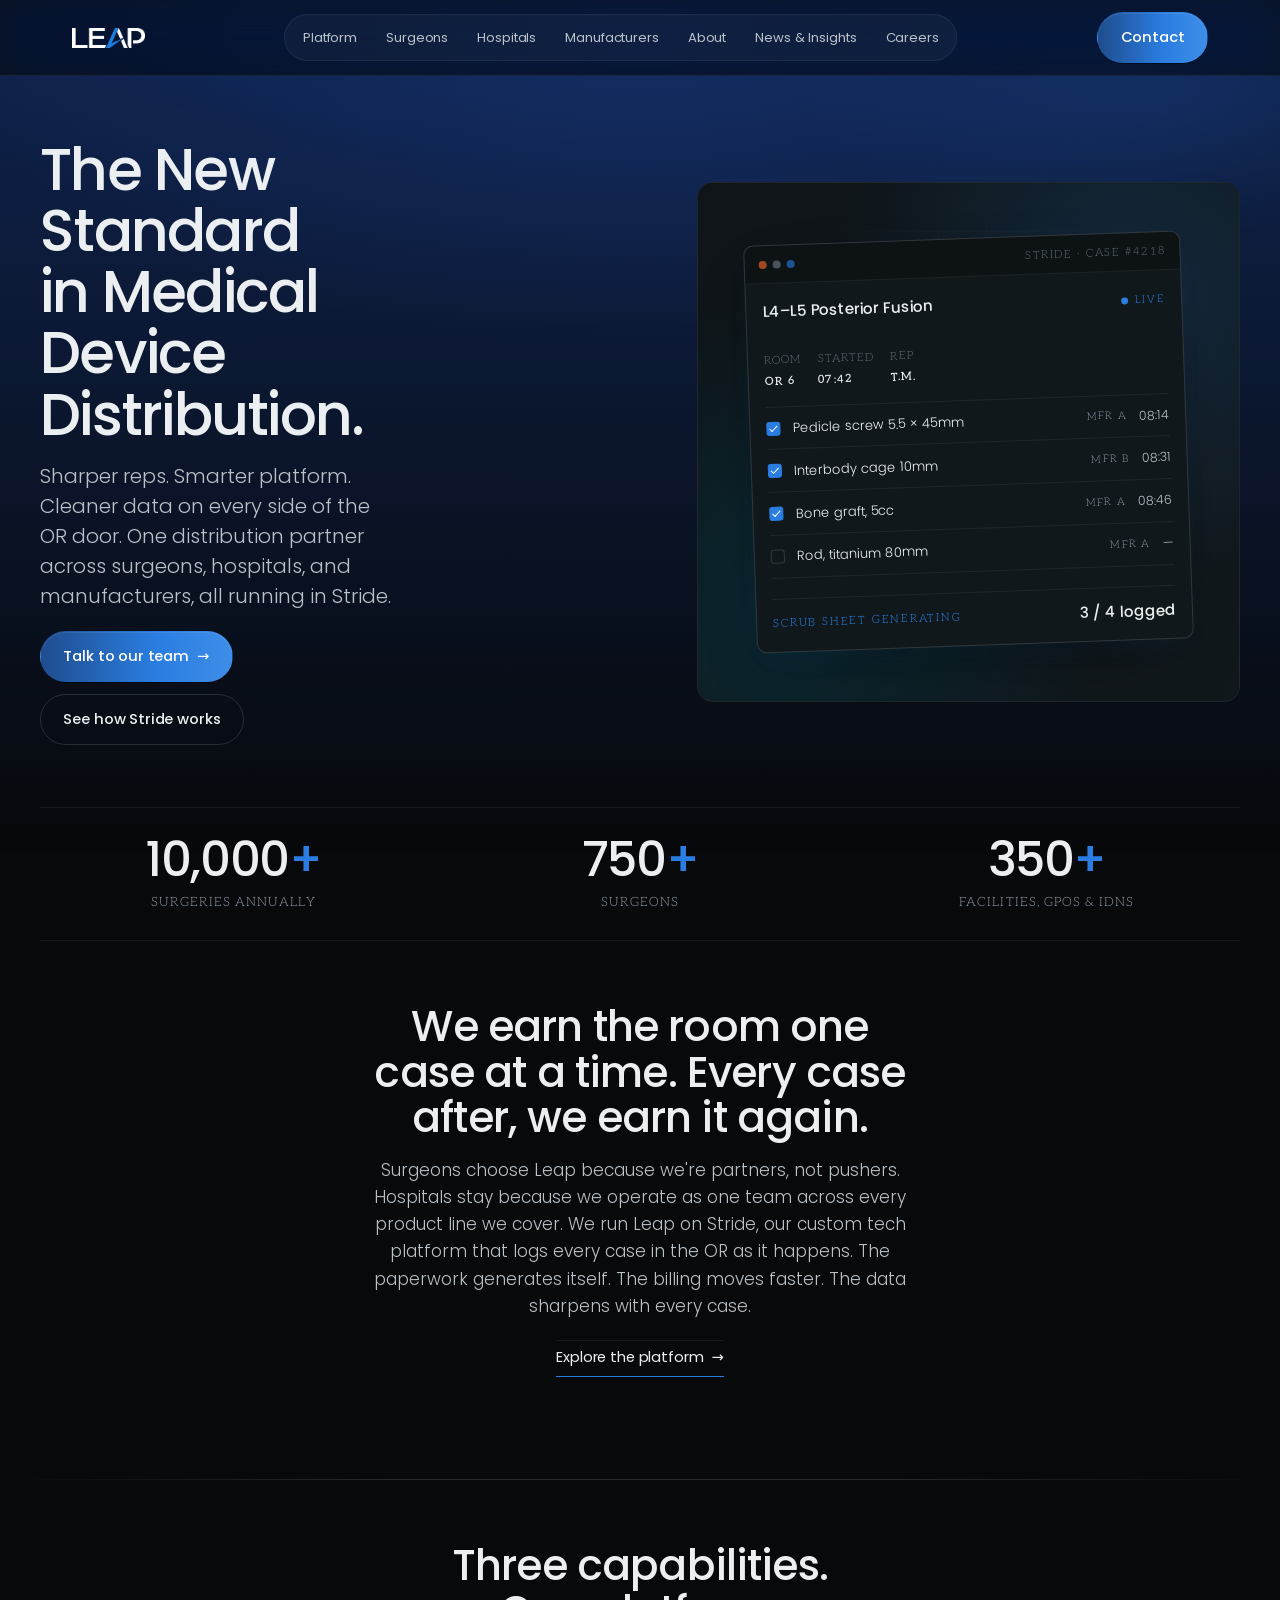
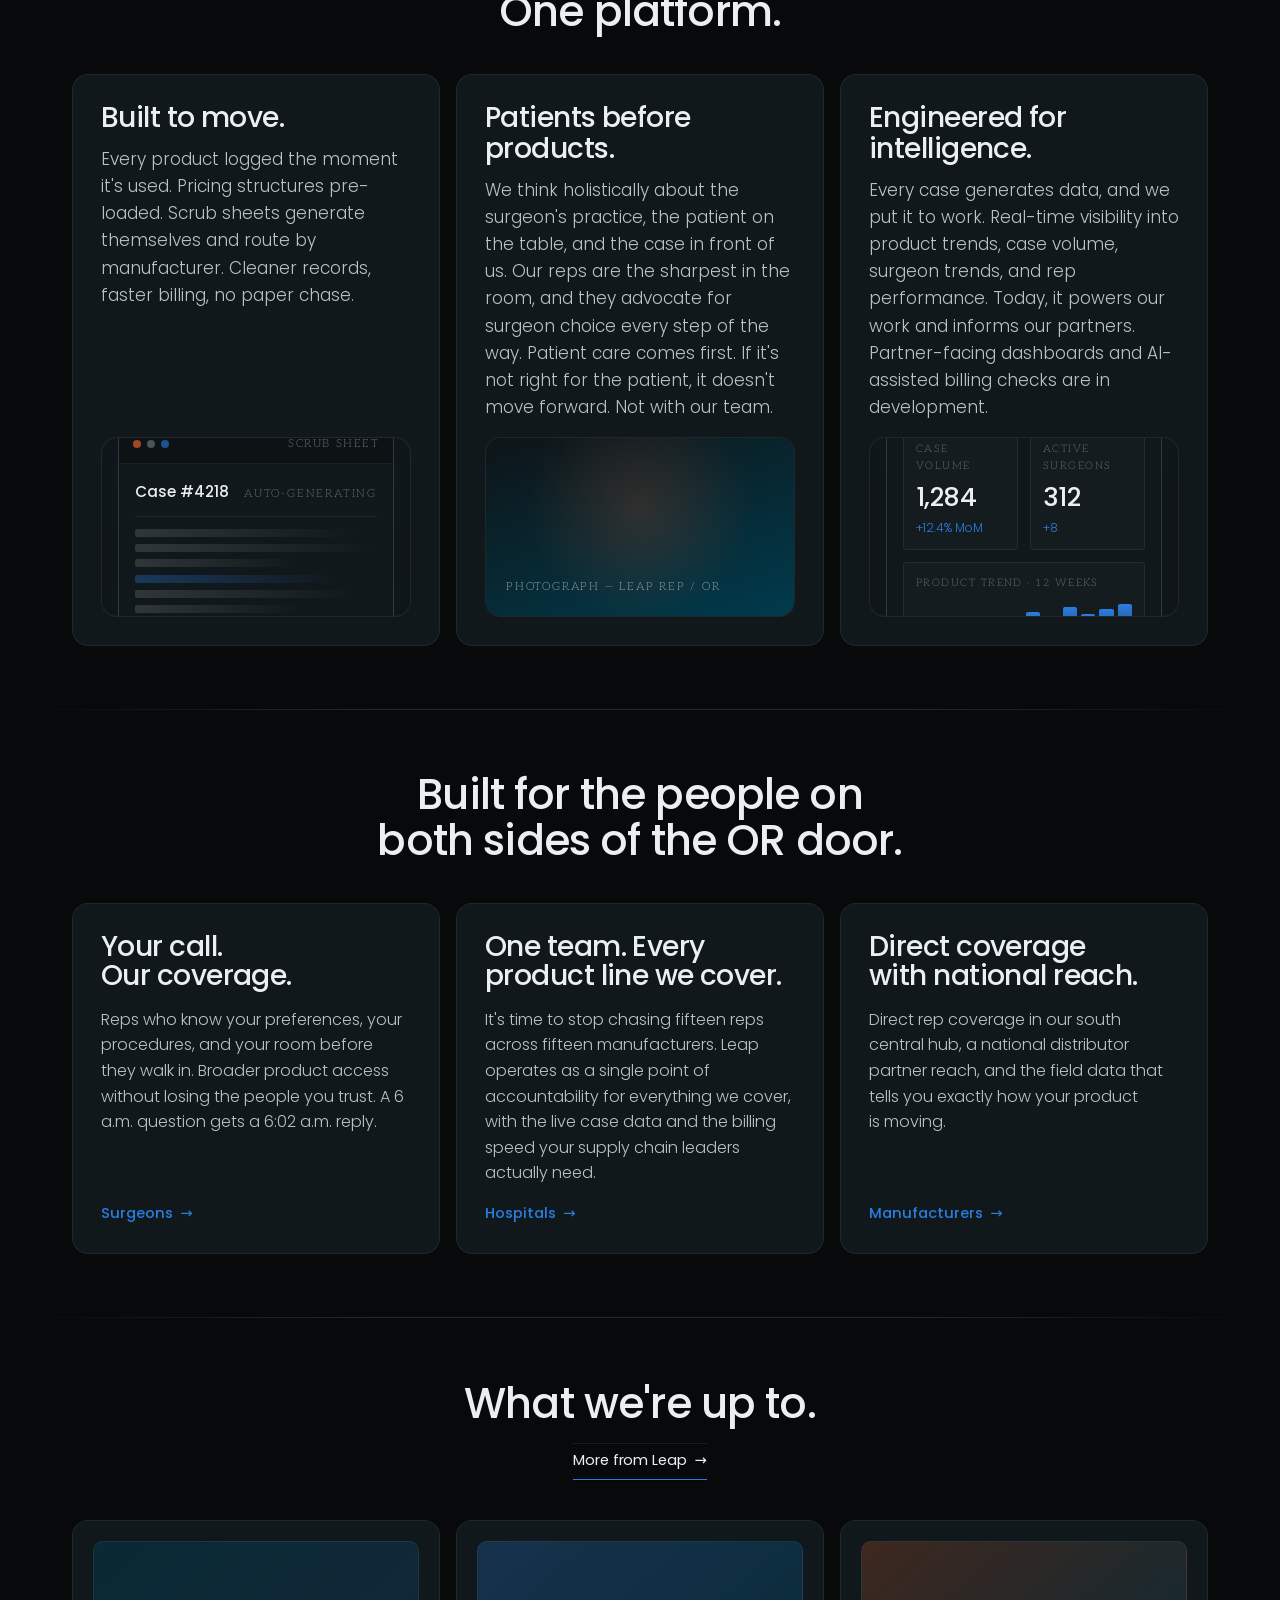
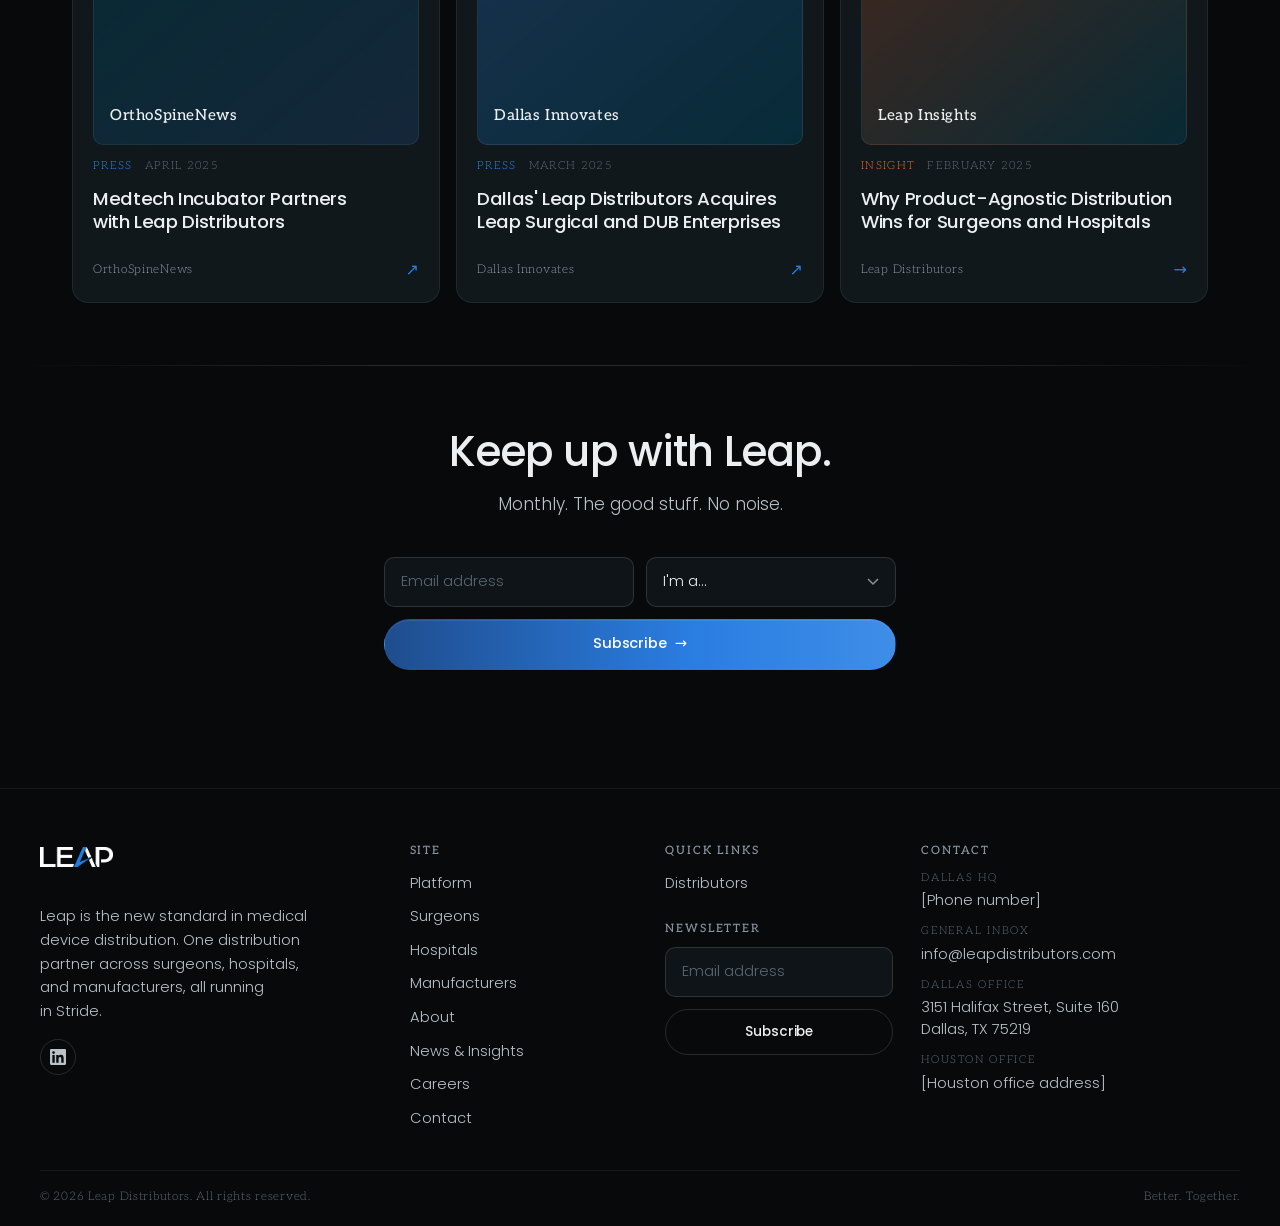
==== assets/Website content/index.html @ 59fbe510 "commit" ====
<!DOCTYPE html>
<html lang="en">
<head>
  <meta charset="UTF-8">
  <meta name="viewport" content="width=device-width, initial-scale=1.0">
  <title>Leap Distributors | The New Standard in Medical Device Distribution</title>
  <meta name="description" content="One distribution partner across surgeons, hospitals, and manufacturers, all running in Stride.">
  <link rel="preconnect" href="https://fonts.googleapis.com">
  <link rel="preconnect" href="https://fonts.gstatic.com" crossorigin>
  <link href="https://fonts.googleapis.com/css2?family=Aleo:wght@500;600&family=Poppins:wght@300;400;500;600&display=swap" rel="stylesheet">
  <link rel="stylesheet" href="assets/css/tokens.css">
  <link rel="stylesheet" href="assets/css/base.css">
  <link rel="stylesheet" href="assets/css/components.css">
  <link rel="stylesheet" href="assets/css/placeholders.css">
</head>
<body>

  <!-- ===== NAV ===== -->
  <header class="nav" data-nav>
    <div class="container">
      <div class="nav__inner">
        <a class="nav__brand" href="index.html" aria-label="Leap Distributors">
          <img class="nav__brand-mark" src="assets/img/leap-mark.png" alt="">
        </a>
        <nav class="nav__pillbar" aria-label="Primary">
          <a class="nav__link" href="platform.html" data-nav-link>Platform</a>
          <a class="nav__link" href="for-surgeons.html" data-nav-link>Surgeons</a>
          <a class="nav__link" href="for-hospitals.html" data-nav-link>Hospitals</a>
          <a class="nav__link" href="for-manufacturers.html" data-nav-link>Manufacturers</a>
          <a class="nav__link" href="about.html" data-nav-link>About</a>
          <a class="nav__link" href="news.html" data-nav-link>News &amp; Insights</a>
          <a class="nav__link" href="careers.html" data-nav-link>Careers</a>
        </nav>
        <a class="btn nav__cta" href="contact.html">Contact</a>
        <button class="nav__toggle" type="button" aria-label="Open menu" aria-expanded="false" data-nav-toggle>
          <span class="nav__toggle-bars" aria-hidden="true"></span>
        </button>
      </div>
    </div>

    <div class="nav__overlay" data-nav-overlay aria-hidden="true"></div>
    <aside class="nav__drawer" aria-label="Menu">
      <div class="nav__drawer-head">
        <span class="nav__drawer-label">Menu</span>
        <button class="nav__drawer-close" type="button" aria-label="Close menu" data-nav-close>×</button>
      </div>
      <div class="nav__drawer-list">
        <a class="nav__drawer-link" href="platform.html" data-nav-link>Platform</a>
        <a class="nav__drawer-link" href="for-surgeons.html" data-nav-link>Surgeons</a>
        <a class="nav__drawer-link" href="for-hospitals.html" data-nav-link>Hospitals</a>
        <a class="nav__drawer-link" href="for-manufacturers.html" data-nav-link>Manufacturers</a>
        <a class="nav__drawer-link" href="about.html" data-nav-link>About</a>
        <a class="nav__drawer-link" href="news.html" data-nav-link>News &amp; Insights</a>
        <a class="nav__drawer-link" href="careers.html" data-nav-link>Careers</a>
      </div>
      <a class="btn nav__drawer-cta" href="contact.html">Contact <span class="btn__arrow" aria-hidden="true">→</span></a>
    </aside>
  </header>

  <main>

    <!-- ===== HERO ===== -->
    <section class="hero">
      <div class="container container--wide">
        <div class="hero__grid">
          <div class="hero__copy reveal">
                        <h1 class="hero__h1">The New Standard in Medical Device Distribution.</h1>
            <p class="hero__subhead">Sharper reps. Smarter platform. Cleaner data on every side of the OR door. One distribution partner across surgeons, hospitals, and manufacturers, all running in Stride.</p>
            <div class="hero__ctas cta-group">
              <a class="btn" href="contact.html">Talk to our team <span class="btn__arrow" aria-hidden="true">→</span></a>
              <a class="btn btn--ghost" href="platform.html">See how Stride works</a>
            </div>
          </div>

          <!-- design note: stylized UI fragment of Stride in a case. Placeholder. -->
          <div class="hero__visual reveal" aria-hidden="true">
            <div class="hero-stride">
              <div class="hero-stride__grid"></div>
              <div class="hero-stride__inner">
                <div class="ui-frame">
                  <div class="ui-frame__bar">
                    <span class="ui-frame__dot"></span>
                    <span class="ui-frame__dot"></span>
                    <span class="ui-frame__dot"></span>
                    <span class="ui-frame__title">Stride · Case #4218</span>
                  </div>
                  <div class="ui-frame__body">
                    <div class="stride-case">
                      <div class="stride-case__head">
                        <span class="stride-case__title">L4–L5 Posterior Fusion</span>
                        <span class="stride-case__live">Live</span>
                      </div>
                      <dl class="stride-case__meta">
                        <div><dt>Room</dt><dd>OR 6</dd></div>
                        <div><dt>Started</dt><dd>07:42</dd></div>
                        <div><dt>Rep</dt><dd>T.M.</dd></div>
                      </dl>
                      <div class="stride-case__rows">
                        <div class="stride-row">
                          <span class="stride-row__check stride-row__check--done"></span>
                          <span class="stride-row__name">Pedicle screw 5.5 × 45mm</span>
                          <span class="stride-row__mfr">Mfr A</span>
                          <span class="stride-row__time">08:14</span>
                        </div>
                        <div class="stride-row">
                          <span class="stride-row__check stride-row__check--done"></span>
                          <span class="stride-row__name">Interbody cage 10mm</span>
                          <span class="stride-row__mfr">Mfr B</span>
                          <span class="stride-row__time">08:31</span>
                        </div>
                        <div class="stride-row">
                          <span class="stride-row__check stride-row__check--done"></span>
                          <span class="stride-row__name">Bone graft, 5cc</span>
                          <span class="stride-row__mfr">Mfr A</span>
                          <span class="stride-row__time">08:46</span>
                        </div>
                        <div class="stride-row">
                          <span class="stride-row__check"></span>
                          <span class="stride-row__name">Rod, titanium 80mm</span>
                          <span class="stride-row__mfr">Mfr A</span>
                          <span class="stride-row__time">—</span>
                        </div>
                      </div>
                      <div class="stride-case__footer">
                        <span class="stride-case__status">Scrub sheet generating</span>
                        <span class="stride-case__count">3 / 4 logged</span>
                      </div>
                    </div>
                  </div>
                </div>
              </div>
            </div>
          </div>
        </div>
      </div>
    </section>

    <!-- ===== PROOF BAR ===== -->
    <section class="container container--wide">
      <div class="proof-bar reveal">
        <div class="proof-bar__item">
          <span class="proof-bar__stat tnum">10,000<span class="accent-azure">+</span></span>
          <span class="proof-bar__label">Surgeries annually</span>
        </div>
        <div class="proof-bar__item">
          <span class="proof-bar__stat tnum">750<span class="accent-azure">+</span></span>
          <span class="proof-bar__label">Surgeons</span>
        </div>
        <div class="proof-bar__item">
          <span class="proof-bar__stat tnum">350<span class="accent-azure">+</span></span>
          <span class="proof-bar__label">Facilities, GPOs &amp; IDNs</span>
        </div>
      </div>
    </section>

    <!-- ===== WHAT LEAP IS ===== -->
    <section class="section">
      <div class="container">
        <div class="section-intro reveal">
          <div>
                        <h2 class="section-h2">We earn the room one case at a time. Every case after, we earn it again.</h2>
          </div>
          <div>
            <p class="section-intro__body">Surgeons choose Leap because we're partners, not pushers. Hospitals stay because we operate as one team across every product line we cover. We run Leap on Stride, our custom tech platform that logs every case in the OR as it happens. The paperwork generates itself. The billing moves faster. The data sharpens with every case.</p>
            <div style="margin-top: var(--s-5);">
              <a class="btn btn--text" href="platform.html">Explore the platform <span aria-hidden="true">→</span></a>
            </div>
          </div>
        </div>
      </div>
    </section>

    <hr class="divider">

    <!-- ===== THE THREE CAPABILITIES ===== -->
    <section class="section">
      <div class="container">
        <div class="section-intro reveal">
          <div>
                        <h2 class="section-h2">Three capabilities. One platform.</h2>
          </div>
        </div>

        <div class="capabilities capabilities--compact">
          <!-- Capability 1 -->
          <div class="capability reveal">
            <div class="capability__copy">
                            <h3 class="capability__h3">Built to move.</h3>
              <p class="capability__body">Every product logged the moment it's used. Pricing structures pre-loaded. Scrub sheets generate themselves and route by manufacturer. Cleaner records, faster billing, no paper chase.</p>
            </div>
            <div class="capability__visual" aria-hidden="true">
              <div style="position:absolute; inset:0; padding: var(--s-4); display:flex; align-items:center; justify-content:center;">
                <div class="ui-frame" style="width: 100%;">
                  <div class="ui-frame__bar">
                    <span class="ui-frame__dot"></span>
                    <span class="ui-frame__dot"></span>
                    <span class="ui-frame__dot"></span>
                    <span class="ui-frame__title">Scrub sheet</span>
                  </div>
                  <div class="ui-frame__body">
                    <div class="stride-scrub">
                      <div class="stride-scrub__header">
                        <span style="font-family: var(--font-display); font-weight: var(--weight-medium); font-size: 0.95rem;">Case #4218</span>
                        <span class="stride-scrub__num">Auto-generating</span>
                      </div>
                      <div class="stride-scrub__lines">
                        <span class="stride-scrub__line"></span>
                        <span class="stride-scrub__line"></span>
                        <span class="stride-scrub__line"></span>
                        <span class="stride-scrub__line"></span>
                        <span class="stride-scrub__line"></span>
                        <span class="stride-scrub__line"></span>
                      </div>
                    </div>
                  </div>
                </div>
              </div>
            </div>
          </div>

          <!-- Capability 2 -->
          <div class="capability reveal">
            <div class="capability__copy">
                            <h3 class="capability__h3">Patients before products.</h3>
              <p class="capability__body">We think holistically about the surgeon's practice, the patient on the table, and the case in front of us. Our reps are the sharpest in the room, and they advocate for surgeon choice every step of the way. Patient care comes first. If it's not right for the patient, it doesn't move forward. Not with our team.</p>
            </div>
            <div class="capability__visual" aria-hidden="true">
              <!-- design note: photograph of a Leap rep in the field or OR. Placeholder treatment. -->
              <div style="position:absolute; inset:0; background: radial-gradient(circle at 50% 40%, rgba(227, 95, 42, 0.18), transparent 60%), linear-gradient(160deg, var(--bg-elevated), var(--brand-teal)); display:flex; align-items:flex-end; padding: var(--s-5);">
                <div style="font-family: var(--font-eyebrow); font-size: 0.7rem; letter-spacing: 0.16em; text-transform: uppercase; color: var(--fg-dim);">Photograph — Leap rep / OR</div>
              </div>
            </div>
          </div>

          <!-- Capability 3 -->
          <div class="capability reveal">
            <div class="capability__copy">
                            <h3 class="capability__h3">Engineered for intelligence.</h3>
              <p class="capability__body">Every case generates data, and we put it to work. Real-time visibility into product trends, case volume, surgeon trends, and rep performance. Today, it powers our work and informs our partners. Partner-facing dashboards and AI-assisted billing checks are in development.</p>
            </div>
            <div class="capability__visual" aria-hidden="true">
              <div style="position:absolute; inset:0; padding: var(--s-4); display:flex; align-items:center;">
                <div class="ui-frame" style="width: 100%;">
                  <div class="ui-frame__bar">
                    <span class="ui-frame__dot"></span>
                    <span class="ui-frame__dot"></span>
                    <span class="ui-frame__dot"></span>
                    <span class="ui-frame__title">Insights</span>
                  </div>
                  <div class="ui-frame__body">
                    <div class="bi">
                      <div class="bi__card">
                        <div class="bi__label">Case Volume</div>
                        <div class="bi__value tnum">1,284</div>
                        <div class="bi__delta">+12.4% MoM</div>
                      </div>
                      <div class="bi__card">
                        <div class="bi__label">Active Surgeons</div>
                        <div class="bi__value tnum">312</div>
                        <div class="bi__delta">+8</div>
                      </div>
                      <div class="bi__card bi__card--span">
                        <div class="bi__label">Product Trend · 12 weeks</div>
                        <div class="bi__bars">
                          <span class="bi__bar"></span><span class="bi__bar"></span><span class="bi__bar"></span>
                          <span class="bi__bar"></span><span class="bi__bar"></span><span class="bi__bar"></span>
                          <span class="bi__bar"></span><span class="bi__bar"></span><span class="bi__bar"></span>
                          <span class="bi__bar"></span><span class="bi__bar"></span><span class="bi__bar"></span>
                        </div>
                      </div>
                    </div>
                  </div>
                </div>
              </div>
            </div>
          </div>
        </div>
      </div>
    </section>

    <hr class="divider">

    <!-- ===== WHO LEAP IS FOR ===== -->
    <section class="section">
      <div class="container">
        <div class="section-intro reveal">
          <div>
                        <h2 class="section-h2 section-h2--wide">Built for the people on both sides of the OR door.</h2>
          </div>
        </div>

        <div class="audience-grid">
          <a class="audience-card reveal" href="for-surgeons.html">
                        <h3 class="audience-card__hed">Your call. Our coverage.</h3>
            <p class="audience-card__sub">Reps who know your preferences, your procedures, and your room before they walk in. Broader product access without losing the people you trust. A 6 a.m. question gets a 6:02 a.m. reply.</p>
            <span class="audience-card__cta">Surgeons <span class="audience-card__cta-arrow" aria-hidden="true">→</span></span>
          </a>
          <a class="audience-card reveal" href="for-hospitals.html">
                        <h3 class="audience-card__hed">One team. Every product line we cover.</h3>
            <p class="audience-card__sub">It's time to stop chasing fifteen reps across fifteen manufacturers. Leap operates as a single point of accountability for everything we cover, with the live case data and the billing speed your supply chain leaders actually need.</p>
            <span class="audience-card__cta">Hospitals <span class="audience-card__cta-arrow" aria-hidden="true">→</span></span>
          </a>
          <a class="audience-card reveal" href="for-manufacturers.html">
                        <h3 class="audience-card__hed">Direct coverage with national reach.</h3>
            <p class="audience-card__sub">Direct rep coverage in our south central hub, a national distributor partner reach, and the field data that tells you exactly how your product is moving.</p>
            <span class="audience-card__cta">Manufacturers <span class="audience-card__cta-arrow" aria-hidden="true">→</span></span>
          </a>
        </div>
      </div>
    </section>

    <hr class="divider">

    <!-- ===== IN THE NEWS ===== -->
    <section class="section">
      <div class="container">
        <div class="section-intro reveal">
          <div>
                        <h2 class="section-h2">What we're up to.</h2>
          </div>
          <div style="display:flex; align-items:end; justify-content:flex-end;">
            <a class="btn btn--text" href="news.html">More from Leap <span aria-hidden="true">→</span></a>
          </div>
        </div>

        <div class="news-list">
          <a class="news-card reveal" href="news.html" target="_blank" rel="noopener">
            <div class="news-card__visual">
              <span class="news-card__pubmark">OrthoSpineNews</span>
            </div>
            <div class="news-card__meta">
              <span class="news-card__type">Press</span>
              <span>April 2025</span>
            </div>
            <h3 class="news-card__hed">Medtech Incubator Partners with Leap Distributors</h3>
            <div class="news-card__footer">
              <span class="news-card__source">OrthoSpineNews</span>
              <span class="news-card__arrow" aria-hidden="true">↗</span>
            </div>
          </a>

          <a class="news-card reveal" href="news.html" target="_blank" rel="noopener">
            <div class="news-card__visual news-card__visual--azure">
              <span class="news-card__pubmark">Dallas Innovates</span>
            </div>
            <div class="news-card__meta">
              <span class="news-card__type">Press</span>
              <span>March 2025</span>
            </div>
            <h3 class="news-card__hed">Dallas' Leap Distributors Acquires Leap Surgical and DUB Enterprises</h3>
            <div class="news-card__footer">
              <span class="news-card__source">Dallas Innovates</span>
              <span class="news-card__arrow" aria-hidden="true">↗</span>
            </div>
          </a>

          <a class="news-card reveal" href="news.html">
            <div class="news-card__visual news-card__visual--persimmon">
              <span class="news-card__pubmark">Leap Insights</span>
            </div>
            <div class="news-card__meta">
              <span class="news-card__type news-card__type--insight">Insight</span>
              <span>February 2025</span>
            </div>
            <h3 class="news-card__hed">Why Product-Agnostic Distribution Wins for Surgeons and Hospitals</h3>
            <div class="news-card__footer">
              <span class="news-card__source">Leap Distributors</span>
              <span class="news-card__arrow" aria-hidden="true">→</span>
            </div>
          </a>
        </div>
      </div>
    </section>

    <hr class="divider">

    <!-- ===== NEWSLETTER ===== -->
    <section class="section">
      <div class="container container--narrow">
        <div class="section-intro reveal" style="text-align:center; grid-template-columns: 1fr;">
                    <h2 class="section-h2" style="margin: 0 auto; max-width: 24ch;">Keep up with Leap.</h2>
          <p class="section-intro__body" style="margin: 0 auto;">Monthly. The good stuff. No noise.</p>
        </div>

        <form class="newsletter reveal" data-newsletter-form style="max-width: 32rem; margin: 0 auto;">
          <div class="newsletter__row" data-newsletter-row style="grid-template-columns: 1fr 1fr;">
            <input class="newsletter__input" type="email" name="email" placeholder="Email address" required aria-label="Email address">
            <select class="newsletter__select" name="audience" aria-label="I'm a">
              <option value="" selected disabled>I'm a…</option>
              <option value="surgeon">Surgeon</option>
              <option value="hospital">Hospital or health system</option>
              <option value="manufacturer">Manufacturer</option>
              <option value="distributor">Independent rep or distributor group</option>
            </select>
          </div>
          <div class="newsletter__row" data-newsletter-row>
            <button class="btn" type="submit">Subscribe <span class="btn__arrow" aria-hidden="true">→</span></button>
          </div>
          <p class="newsletter__success" data-newsletter-success style="display:none;"></p>
        </form>
      </div>
    </section>

  </main>

  <!-- ===== FOOTER ===== -->
  <footer class="footer">
    <div class="container container--wide">
      <div class="footer__grid">
        <div>
          <a class="nav__brand" href="index.html" aria-label="Leap Distributors" style="margin-bottom: var(--s-5);">
            <img class="nav__brand-mark" src="assets/img/leap-mark.png" alt="">
          </a>
          <p class="footer__about-text" style="margin-top: var(--s-4);">Leap is the new standard in medical device distribution. One distribution partner across surgeons, hospitals, and manufacturers, all running in Stride.</p>
          <a class="footer__social" href="#" target="_blank" rel="noopener" aria-label="Leap Distributors on LinkedIn">
            <svg xmlns="http://www.w3.org/2000/svg" width="16" height="16" viewBox="0 0 24 24" fill="currentColor" aria-hidden="true"><path d="M20.45 20.45h-3.55v-5.57c0-1.33-.03-3.04-1.85-3.04-1.85 0-2.13 1.45-2.13 2.94v5.67H9.36V9h3.41v1.56h.05c.48-.9 1.64-1.85 3.38-1.85 3.61 0 4.28 2.38 4.28 5.47v6.27zM5.34 7.43a2.06 2.06 0 1 1 0-4.13 2.06 2.06 0 0 1 0 4.13zM7.12 20.45H3.55V9h3.57v11.45zM22.22 0H1.77C.79 0 0 .77 0 1.73v20.54C0 23.23.79 24 1.77 24h20.45c.98 0 1.78-.77 1.78-1.73V1.73C24 .77 23.2 0 22.22 0z"/></svg>
          </a>
        </div>

        <div>
          <h2 class="footer__col-h">Site</h2>
          <ul class="footer__links">
            <li><a class="footer__link" href="platform.html">Platform</a></li>
            <li><a class="footer__link" href="for-surgeons.html">Surgeons</a></li>
            <li><a class="footer__link" href="for-hospitals.html">Hospitals</a></li>
            <li><a class="footer__link" href="for-manufacturers.html">Manufacturers</a></li>
            <li><a class="footer__link" href="about.html">About</a></li>
            <li><a class="footer__link" href="news.html">News &amp; Insights</a></li>
            <li><a class="footer__link" href="careers.html">Careers</a></li>
            <li><a class="footer__link" href="contact.html">Contact</a></li>
          </ul>
        </div>

        <div>
          <h2 class="footer__col-h">Quick links</h2>
          <ul class="footer__links">
            <li><a class="footer__link" href="distributors.html">Distributors</a></li>
          </ul>
          <h2 class="footer__col-h" style="margin-top: var(--s-6);">Newsletter</h2>
          <form class="newsletter" data-newsletter-form>
            <div class="newsletter__row" data-newsletter-row>
              <input class="newsletter__input" type="email" name="email" placeholder="Email address" required aria-label="Email address">
            </div>
            <div class="newsletter__row" data-newsletter-row>
              <button class="btn btn--ghost" type="submit" style="padding: 0.7rem 1.25rem; font-size: 0.85rem;">Subscribe</button>
            </div>
            <p class="newsletter__success" data-newsletter-success style="display:none;"></p>
          </form>
        </div>

        <div>
          <h2 class="footer__col-h">Contact</h2>
          <div class="footer__contact">
            <div>
              <span class="footer__address-label">Dallas HQ</span>
              <a class="footer__link" href="tel:">[Phone number]</a>
            </div>
            <div>
              <span class="footer__address-label">General inbox</span>
              <a class="footer__link" href="mailto:info@leapdistributors.com">info@leapdistributors.com</a>
            </div>
            <address class="footer__address">
              <span class="footer__address-label">Dallas office</span>
              3151 Halifax Street, Suite 160<br>
              Dallas, TX 75219
            </address>
            <address class="footer__address">
              <span class="footer__address-label">Houston office</span>
              [Houston office address]
            </address>
          </div>
        </div>
      </div>

      <div class="footer__strip">
        <span>© <span data-year></span> Leap Distributors. All rights reserved.</span>
        <span>Better. Together.</span>
      </div>
    </div>
  </footer>

  <script src="assets/js/main.js"></script>
</body>
</html>
---- assets/Website content/assets/css/tokens.css ----
/* Leap Distributors — design tokens
   Brand fonts: Poppins (body + headlines) and Aleo (subheadings).
   Brand colors: Azure Blue, Dark Teal, Persimmon, Light Gray.
   Dark-first palette inspired by eco.com / tilt.com. */

:root {
  /* Brand colors */
  --brand-azure: #2A7DE1;
  --brand-azure-bright: #3E8EE8;
  --brand-teal: #003B4D;
  --brand-persimmon: #E35F2A;
  --brand-light-gray: #D8DFE1;

  /* Surface palette (dark-first) */
  --bg: #07090B;
  --bg-elevated: #0E1417;
  --bg-card: #11181C;
  --bg-deep: #04060740;

  /* Foreground */
  --fg: #ECEFF1;
  --fg-soft: #B9C2C8;
  --fg-dim: #8693A0;
  --fg-muted: #5A6770;

  /* Lines */
  --line: rgba(236, 239, 241, 0.07);
  --line-strong: rgba(236, 239, 241, 0.14);
  --line-azure: rgba(42, 125, 225, 0.4);

  /* Accent surfaces */
  --accent-azure: var(--brand-azure);
  --accent-azure-soft: rgba(42, 125, 225, 0.12);
  --accent-azure-line: rgba(42, 125, 225, 0.32);
  --accent-teal: var(--brand-teal);
  --accent-persimmon: var(--brand-persimmon);

  /* Type */
  --font-display: 'Poppins', system-ui, -apple-system, BlinkMacSystemFont, sans-serif;
  --font-body: 'Poppins', system-ui, -apple-system, BlinkMacSystemFont, sans-serif;
  --font-eyebrow: 'Aleo', Georgia, 'Times New Roman', serif;

  --weight-light: 300;
  --weight-regular: 400;
  --weight-medium: 500;
  --weight-semibold: 600;

  /* Fluid type scale — tightened for "fits in viewport" reading */
  --fs-meta: 0.78rem;
  --fs-body-sm: 0.92rem;
  --fs-body: 1rem;
  --fs-body-lg: 1.0625rem;
  --fs-lead: clamp(1.0625rem, 0.92rem + 0.6vw, 1.25rem);
  --fs-h4: clamp(1.0625rem, 0.92rem + 0.6vw, 1.25rem);
  --fs-h3: clamp(1.35rem, 1.05rem + 1vw, 1.75rem);
  --fs-h2: clamp(1.75rem, 1.2rem + 1.8vw, 2.75rem);
  --fs-h1: clamp(2.25rem, 1.4rem + 2.8vw, 4rem);
  --fs-display: clamp(2.75rem, 1.5rem + 4.5vw, 5.5rem);

  --lh-tight: 1.05;
  --lh-snug: 1.18;
  --lh-normal: 1.5;
  --lh-relaxed: 1.6;

  --tracking-tight: -0.02em;
  --tracking-tighter: -0.03em;
  --tracking-snug: -0.01em;
  --tracking-wide: 0.16em;

  /* Spacing scale (rem) */
  --s-1: 0.25rem;
  --s-2: 0.5rem;
  --s-3: 0.75rem;
  --s-4: 1rem;
  --s-5: 1.25rem;
  --s-6: 1.75rem;
  --s-7: 2.5rem;
  --s-8: 3.5rem;
  --s-9: 4.5rem;
  --s-10: 6rem;
  --s-11: 8rem;

  /* Section padding (tightened so each section fits in a single viewport) */
  --section-py: clamp(2.5rem, 1.5rem + 3vw, 4.25rem);
  --section-py-loose: clamp(3rem, 2rem + 3.5vw, 5.25rem);
  --section-py-tight: clamp(1.75rem, 1rem + 2vw, 3rem);

  /* Container widths */
  --w-narrow: 56rem;
  --w-default: 76rem;
  --w-wide: 88rem;

  /* Radii */
  --r-sm: 4px;
  --r-md: 10px;
  --r-lg: 16px;
  --r-xl: 22px;
  --r-pill: 999px;

  /* Motion */
  --ease-out-quart: cubic-bezier(0.25, 1, 0.5, 1);
  --ease-in-out-quart: cubic-bezier(0.76, 0, 0.24, 1);
  --duration-fast: 160ms;
  --duration-base: 260ms;
  --duration-slow: 480ms;
  --duration-deliberate: 800ms;
}

@media (prefers-reduced-motion: reduce) {
  *, *::before, *::after {
    animation-duration: 0.01ms !important;
    animation-iteration-count: 1 !important;
    transition-duration: 0.01ms !important;
    scroll-behavior: auto !important;
  }
}
---- assets/Website content/assets/css/base.css ----
/* Reset + base typography */

*,
*::before,
*::after {
  box-sizing: border-box;
}

html {
  -webkit-text-size-adjust: 100%;
  -moz-text-size-adjust: 100%;
  text-size-adjust: 100%;
  scroll-behavior: smooth;
}

body {
  margin: 0;
  padding: 0;
  background: var(--bg);
  color: var(--fg);
  font-family: var(--font-body);
  font-weight: var(--weight-light);
  font-size: var(--fs-body);
  line-height: var(--lh-relaxed);
  -webkit-font-smoothing: antialiased;
  -moz-osx-font-smoothing: grayscale;
  text-rendering: optimizeLegibility;
  font-feature-settings: "kern", "liga", "calt";
  min-height: 100vh;
  overflow-x: hidden;
}

/* Space-blue ambient gradient — dark at the bottom, lighter (deep navy) at the top */
body::before {
  content: "";
  position: fixed;
  inset: 0;
  pointer-events: none;
  z-index: -1;
  background:
    linear-gradient(to top, transparent 5%, rgba(22, 55, 130, 0.55) 95%),
    radial-gradient(ellipse 90% 55% at 50% 5%, rgba(35, 85, 170, 0.35), transparent 60%),
    radial-gradient(ellipse 50% 30% at 90% 10%, rgba(42, 125, 225, 0.20), transparent 55%);
}

img,
picture,
video,
svg {
  display: block;
  max-width: 100%;
  height: auto;
}

button,
input,
select,
textarea {
  font: inherit;
  color: inherit;
  background: transparent;
  border: 0;
}

button {
  cursor: pointer;
  padding: 0;
}

a {
  color: inherit;
  text-decoration: none;
}

h1, h2, h3, h4, h5, h6 {
  margin: 0;
  font-family: var(--font-display);
  font-weight: var(--weight-medium);
  letter-spacing: var(--tracking-tight);
  line-height: var(--lh-snug);
  color: var(--fg);
  text-wrap: balance;
}

h1 {
  font-size: var(--fs-h1);
  letter-spacing: var(--tracking-tighter);
  line-height: var(--lh-tight);
}

h2 {
  font-size: var(--fs-h2);
  letter-spacing: var(--tracking-tight);
  line-height: var(--lh-tight);
}

h3 {
  font-size: var(--fs-h3);
}

h4 {
  font-size: var(--fs-h4);
}

p {
  margin: 0;
  text-wrap: pretty;
}

ul, ol {
  margin: 0;
  padding: 0;
  list-style: none;
}

::selection {
  background: var(--accent-azure);
  color: var(--fg);
}

:focus-visible {
  outline: 2px solid var(--accent-azure);
  outline-offset: 4px;
  border-radius: var(--r-sm);
}

/* Containers */
.container {
  width: 100%;
  max-width: var(--w-default);
  margin: 0 auto;
  padding: 0 var(--s-5);
}

.container--narrow {
  max-width: var(--w-narrow);
}

.container--wide {
  max-width: var(--w-wide);
}

@media (min-width: 720px) {
  .container {
    padding: 0 var(--s-6);
  }
}

@media (min-width: 1280px) {
  .container {
    padding: 0 var(--s-7);
  }
}

/* Section spacing */
.section {
  padding: var(--section-py) 0;
}

.section--tight {
  padding: var(--section-py-tight) 0;
}

.section--loose {
  padding: var(--section-py-loose) 0;
}

/* Hairline divider — gradient fade for a more designed feel */
.divider {
  width: 100%;
  height: 1px;
  background: linear-gradient(90deg, transparent 0%, var(--line-strong) 30%, var(--line-strong) 70%, transparent 100%);
  border: 0;
  margin: 0;
}

/* Lead paragraph */
.lead {
  font-size: var(--fs-lead);
  line-height: var(--lh-normal);
  color: var(--fg-soft);
  font-weight: var(--weight-light);
  max-width: 50ch;
}

.lead--wide {
  max-width: 60ch;
}

.body-text {
  font-size: var(--fs-body);
  line-height: var(--lh-relaxed);
  color: var(--fg-soft);
  font-weight: var(--weight-light);
  max-width: 56ch;
}

/* Utility text */
.tnum {
  font-variant-numeric: tabular-nums;
}

.accent-azure {
  color: var(--accent-azure);
}

.sr-only {
  position: absolute;
  width: 1px; height: 1px;
  padding: 0; margin: -1px;
  overflow: hidden;
  clip: rect(0,0,0,0);
  white-space: nowrap;
  border: 0;
}

/* Reveal on scroll */
.reveal {
  opacity: 0;
  transform: translateY(16px);
  transition: opacity 700ms var(--ease-out-quart), transform 700ms var(--ease-out-quart);
  will-change: opacity, transform;
}

.reveal.is-visible {
  opacity: 1;
  transform: translateY(0);
}

@media (prefers-reduced-motion: reduce) {
  .reveal { opacity: 1; transform: none; }
}

/* Scrollbar styling — subtle, tech-forward */
::-webkit-scrollbar {
  width: 9px;
  height: 9px;
}
::-webkit-scrollbar-track { background: transparent; }
::-webkit-scrollbar-thumb {
  background: var(--line-strong);
  border-radius: 999px;
  border: 2px solid var(--bg);
  background-clip: padding-box;
}
::-webkit-scrollbar-thumb:hover {
  background: var(--accent-azure-line);
  background-clip: padding-box;
}
---- assets/Website content/assets/css/components.css ----
/* Components: nav (pill bar + side drawer), buttons, hero, cards, proof bar, forms */

/* ==========================================================================
   Nav — single-line pill bar
   ========================================================================== */
.nav {
  position: sticky;
  top: 0;
  z-index: 50;
  width: 100%;
  padding: var(--s-3) 0;
  background: rgba(7, 9, 11, 0.6);
  -webkit-backdrop-filter: saturate(160%) blur(18px);
  backdrop-filter: saturate(160%) blur(18px);
  border-bottom: 1px solid var(--line);
}

.nav__inner {
  display: flex;
  align-items: center;
  justify-content: space-between;
  gap: var(--s-4);
}

.nav__brand {
  display: inline-flex;
  align-items: center;
  gap: 0.45rem;
  height: 1.5rem;
  text-decoration: none;
  letter-spacing: var(--tracking-snug);
  flex-shrink: 0;
}

.nav__brand-mark {
  height: 1.25rem;
  width: auto;
  display: block;
}

.nav__brand-text {
  font-family: var(--font-display);
  font-weight: var(--weight-medium);
  font-size: 0.72rem;
  letter-spacing: 0.22em;
  color: var(--fg);
  text-transform: uppercase;
  padding-top: 0.18rem;
}

.nav__brand-reg {
  font-size: 0.5rem;
  vertical-align: super;
  color: var(--fg-dim);
  margin-left: 0.1rem;
}

/* Pill bar — wraps the desktop nav links */
.nav__pillbar {
  display: none;
  align-items: center;
  gap: 2px;
  padding: 4px;
  background: rgba(236, 239, 241, 0.04);
  border: 1px solid var(--line);
  border-radius: var(--r-pill);
}

.nav__link {
  position: relative;
  display: inline-flex;
  align-items: center;
  padding: 0.5rem 0.85rem;
  font-size: 0.82rem;
  font-weight: var(--weight-regular);
  color: var(--fg-soft);
  border-radius: var(--r-pill);
  transition: color var(--duration-fast) var(--ease-out-quart),
              background var(--duration-fast) var(--ease-out-quart);
  white-space: nowrap;
  letter-spacing: var(--tracking-snug);
}

.nav__link:hover {
  color: var(--fg);
  background: rgba(236, 239, 241, 0.06);
}

.nav__link[aria-current="page"] {
  color: var(--fg);
  background: rgba(42, 125, 225, 0.15);
  box-shadow: inset 0 0 0 1px rgba(42, 125, 225, 0.25);
}

/* Contact button sits outside the pill bar */
.nav__cta {
  flex-shrink: 0;
  padding: 0.55rem 1.05rem;
  font-size: 0.82rem;
}

/* Mobile hamburger */
.nav__toggle {
  display: inline-flex;
  align-items: center;
  justify-content: center;
  width: 2.4rem;
  height: 2.4rem;
  border: 1px solid var(--line-strong);
  border-radius: var(--r-md);
  color: var(--fg);
  background: var(--bg-elevated);
  transition: border-color var(--duration-fast), background var(--duration-fast);
}

.nav__toggle:hover {
  border-color: var(--accent-azure);
}

.nav__toggle-bars {
  width: 18px;
  height: 12px;
  position: relative;
}

.nav__toggle-bars::before,
.nav__toggle-bars::after {
  content: "";
  position: absolute;
  left: 0;
  right: 0;
  height: 1.5px;
  background: currentColor;
  transition: transform var(--duration-base) var(--ease-out-quart),
              top var(--duration-base) var(--ease-out-quart),
              bottom var(--duration-base) var(--ease-out-quart);
}

.nav__toggle-bars::before { top: 0; }
.nav__toggle-bars::after { bottom: 0; }

.nav.is-open .nav__toggle-bars::before { top: 5.25px; transform: rotate(45deg); }
.nav.is-open .nav__toggle-bars::after { bottom: 5.25px; transform: rotate(-45deg); }

/* Mobile drawer — slides in from right, solid black panel */
.nav__overlay {
  position: fixed;
  top: 0; left: 0; right: 0; bottom: 0;
  background: #000;
  opacity: 0;
  visibility: hidden;
  transition: opacity var(--duration-base) var(--ease-out-quart),
              visibility 0s linear var(--duration-base);
  z-index: 60;
}

.nav.is-open .nav__overlay {
  opacity: 1;
  visibility: visible;
  transition: opacity var(--duration-base) var(--ease-out-quart);
}

.nav__drawer {
  position: fixed;
  top: 0; right: 0; bottom: 0;
  width: min(86vw, 360px);
  background: #000;
  border-left: 1px solid var(--line-strong);
  box-shadow: -20px 0 60px -20px rgba(0,0,0,0.9);
  padding: var(--s-6) var(--s-5) var(--s-5);
  display: flex;
  flex-direction: column;
  gap: var(--s-4);
  transform: translateX(100%);
  transition: transform var(--duration-base) var(--ease-out-quart);
  z-index: 70;
}

.nav.is-open .nav__drawer {
  transform: translateX(0);
}

.nav__drawer-head {
  display: flex;
  align-items: center;
  justify-content: space-between;
  padding-bottom: var(--s-4);
  border-bottom: 1px solid var(--line);
  margin-bottom: var(--s-2);
}

.nav__drawer-label {
  font-family: var(--font-eyebrow);
  font-size: 0.7rem;
  letter-spacing: 0.18em;
  text-transform: uppercase;
  color: var(--fg-dim);
}

.nav__drawer-close {
  width: 2rem;
  height: 2rem;
  display: inline-flex;
  align-items: center;
  justify-content: center;
  border-radius: var(--r-sm);
  border: 1px solid var(--line);
  color: var(--fg-soft);
  font-size: 1.2rem;
  line-height: 1;
  transition: color var(--duration-fast), border-color var(--duration-fast);
}

.nav__drawer-close:hover {
  color: var(--fg);
  border-color: var(--line-strong);
}

.nav__drawer-list {
  display: flex;
  flex-direction: column;
  gap: 4px;
}

.nav__drawer-link {
  display: flex;
  align-items: center;
  justify-content: space-between;
  padding: 0.85rem 1rem;
  font-family: var(--font-display);
  font-size: 1rem;
  font-weight: var(--weight-medium);
  letter-spacing: var(--tracking-snug);
  color: var(--fg-soft);
  border-radius: var(--r-pill);
  background: transparent;
  border: 1px solid transparent;
  transition: color var(--duration-fast), background var(--duration-fast), border-color var(--duration-fast);
}

.nav__drawer-link:hover {
  color: var(--fg);
  background: rgba(236, 239, 241, 0.05);
}

.nav__drawer-link[aria-current="page"] {
  color: var(--fg);
  background: rgba(42, 125, 225, 0.12);
  border-color: rgba(42, 125, 225, 0.32);
}

.nav__drawer-link::after {
  content: "→";
  font-size: 0.9rem;
  color: var(--fg-muted);
  opacity: 0.6;
  transition: transform var(--duration-fast), opacity var(--duration-fast);
}

.nav__drawer-link:hover::after {
  opacity: 1;
  transform: translateX(3px);
}

.nav__drawer-cta {
  margin-top: var(--s-3);
  width: 100%;
  justify-content: center;
}

@media (min-width: 1000px) {
  .nav__toggle,
  .nav__overlay,
  .nav__drawer {
    display: none;
  }
  .nav__pillbar { display: inline-flex; }
}

@media (max-width: 999px) {
  body.is-locked { overflow: hidden; }
  .nav__cta { display: none; }
}

/* Mobile: keep alignment consistent — center card content too */
@media (max-width: 720px) {
  .audience-card,
  .reason,
  .capability__copy {
    text-align: center;
    align-items: center;
  }
  .capabilities--compact .capability {
    text-align: center;
    align-items: center;
  }
  .news-card {
    text-align: left; /* news cards keep left for editorial readability of titles */
  }
  /* Closing CTA already centered */
}

/* ==========================================================================
   Buttons
   ========================================================================== */
.btn {
  --btn-fg: #fff;
  --btn-line: transparent;
  position: relative;
  display: inline-flex;
  align-items: center;
  justify-content: center;
  gap: 0.5rem;
  padding: 0.8rem 1.4rem;
  font-family: var(--font-display);
  font-size: 0.92rem;
  font-weight: var(--weight-medium);
  letter-spacing: var(--tracking-snug);
  border-radius: var(--r-pill);
  background: linear-gradient(to right, #1F4D8E 0%, #2A7DE1 60%, #3E8EE8 100%);
  color: var(--btn-fg);
  border: 1px solid var(--btn-line);
  text-decoration: none;
  transition: transform var(--duration-fast) var(--ease-out-quart),
              background var(--duration-slow) var(--ease-out-quart),
              box-shadow var(--duration-base) var(--ease-out-quart),
              color var(--duration-fast),
              border-color var(--duration-fast);
  white-space: nowrap;
  box-shadow: inset 0 1px 0 rgba(255,255,255,0.08), 0 1px 0 rgba(0,0,0,0.4);
}

.btn:hover {
  transform: translateY(-1px);
  box-shadow: 0 12px 28px -8px rgba(42, 125, 225, 0.6), inset 0 1px 0 rgba(255,255,255,0.15);
  background: linear-gradient(135deg, var(--brand-azure-bright), var(--brand-azure-bright));
}

.btn--ghost {
  --btn-fg: var(--fg);
  --btn-line: var(--line-strong);
  background: transparent;
  box-shadow: none;
}

.btn--ghost:hover {
  --btn-line: var(--accent-azure-line);
  --btn-fg: var(--fg);
  background: rgba(42, 125, 225, 0.08);
  box-shadow: none;
}

.btn--text {
  background: transparent;
  color: var(--fg);
  padding: 0.4rem 0;
  border-radius: 0;
  border-bottom: 1px solid var(--accent-azure);
  border-top: 0;
  border-left: 0;
  border-right: 0;
  font-weight: var(--weight-regular);
}

.btn--text:hover {
  transform: none;
  color: var(--accent-azure);
  background: transparent;
  box-shadow: none;
}

.btn__arrow {
  display: inline-block;
  transition: transform var(--duration-base) var(--ease-out-quart);
}

.btn:hover .btn__arrow {
  transform: translateX(3px);
}

.cta-group {
  display: flex;
  flex-wrap: wrap;
  gap: var(--s-3);
}

/* ==========================================================================
   Hero — tightened heights so it fits in viewport
   ========================================================================== */
.hero {
  position: relative;
  padding: clamp(2.5rem, 1.5rem + 3vw, 4rem) 0 clamp(2.5rem, 1.5rem + 3vw, 4rem);
  overflow: hidden;
}

.hero__grid {
  display: grid;
  gap: var(--s-7);
  align-items: center;
}

.hero__copy {
  max-width: 100%;
}

.hero__h1 {
  font-size: var(--fs-h1);
  line-height: var(--lh-tight);
  letter-spacing: var(--tracking-tighter);
}

.hero__h1--display {
  font-size: var(--fs-display);
}

.hero__subhead {
  margin-top: var(--s-4);
  font-size: var(--fs-lead);
  line-height: var(--lh-normal);
  color: var(--fg-soft);
  max-width: 50ch;
  font-weight: var(--weight-light);
}

.hero__ctas {
  margin-top: var(--s-5);
}

.hero__visual {
  position: relative;
  min-height: 280px;
  height: 100%;
  border-radius: var(--r-lg);
  overflow: hidden;
  border: 1px solid var(--line);
  background: linear-gradient(160deg, var(--bg-elevated), var(--bg-card) 70%);
}

@media (max-width: 720px) {
  /* Hide hero visuals on small screens so the copy block fits in one view */
  .hero__visual { display: none; }
  .hero__copy {
    max-width: 100%;
    text-align: center;
  }
  .hero__subhead {
    margin-left: auto;
    margin-right: auto;
  }
  .hero__ctas {
    justify-content: center;
  }
}

@media (min-width: 960px) {
  .hero__grid {
    grid-template-columns: 1.05fr 0.95fr;
    gap: var(--s-8);
  }
  .hero__copy { max-width: 36ch; }
  .hero__subhead { max-width: 42ch; }
  .hero__visual { min-height: 420px; max-height: 520px; }
}

/* Short hero (Contact, News & Insights, 404) — centered */
.hero--short {
  padding: clamp(3rem, 2rem + 3vw, 5rem) 0 clamp(2rem, 1rem + 2vw, 3rem);
  text-align: center;
}

.hero--short .hero__grid { grid-template-columns: 1fr; justify-items: center; }
.hero--short .hero__copy { max-width: 32ch; }
.hero--short .hero__subhead { max-width: 56ch; margin-left: auto; margin-right: auto; }
.hero--short .hero__ctas { justify-content: center; }

/* ==========================================================================
   Proof bar
   ========================================================================== */
.proof-bar {
  display: grid;
  gap: var(--s-5);
  padding: var(--s-6) 0;
  border-top: 1px solid var(--line);
  border-bottom: 1px solid var(--line);
}

.proof-bar__item {
  display: flex;
  flex-direction: column;
  gap: var(--s-2);
  align-items: center;
  text-align: center;
}

.proof-bar__stat {
  font-family: var(--font-display);
  font-weight: var(--weight-medium);
  font-size: clamp(2rem, 1.4rem + 2vw, 3rem);
  letter-spacing: var(--tracking-tighter);
  line-height: 1;
  color: var(--fg);
  font-variant-numeric: tabular-nums;
}

.proof-bar__label {
  font-family: var(--font-eyebrow);
  font-size: 0.8rem;
  letter-spacing: 0.08em;
  color: var(--fg-dim);
  text-transform: uppercase;
}

@media (min-width: 720px) {
  .proof-bar { grid-template-columns: repeat(3, 1fr); }
  .proof-bar--distributors { grid-template-columns: repeat(4, 1fr); }
}

/* ==========================================================================
   Section intro — centered single column
   ========================================================================== */
.section-intro {
  display: flex;
  flex-direction: column;
  align-items: center;
  text-align: center;
  gap: var(--s-4);
  margin: 0 auto var(--s-7);
  max-width: 56rem;
}

.section-h2 {
  font-size: var(--fs-h2);
  letter-spacing: var(--tracking-tight);
  line-height: 1.08;
  max-width: 22ch;
  margin: 0 auto;
}

.section-h2--wide {
  max-width: 32ch;
}

.section-intro__body {
  font-size: var(--fs-body-lg);
  line-height: var(--lh-relaxed);
  color: var(--fg-soft);
  font-weight: var(--weight-light);
  max-width: 56ch;
  margin: 0 auto;
}

/* Inline CTA aligned beneath a centered section intro */
.section-intro-cta {
  margin-top: var(--s-2);
}

/* ==========================================================================
   Audience cards (Home)
   ========================================================================== */
.audience-grid {
  display: grid;
  gap: var(--s-4);
  margin-top: var(--s-5);
}

.audience-card {
  position: relative;
  display: flex;
  flex-direction: column;
  gap: var(--s-4);
  padding: var(--s-6);
  border-radius: var(--r-lg);
  border: 1px solid var(--line);
  background: var(--bg-card);
  text-decoration: none;
  transition: border-color var(--duration-base) var(--ease-out-quart),
              transform var(--duration-base) var(--ease-out-quart),
              background var(--duration-base);
  overflow: hidden;
  min-height: 280px;
}

.audience-card::before {
  content: "";
  position: absolute;
  inset: 0;
  background: radial-gradient(circle at 100% 0%, rgba(42, 125, 225, 0.08), transparent 60%);
  opacity: 0;
  transition: opacity var(--duration-base);
  pointer-events: none;
}

.audience-card:hover {
  border-color: var(--accent-azure-line);
  transform: translateY(-3px);
}

.audience-card:hover::before {
  opacity: 1;
}

.audience-card__hed {
  font-size: var(--fs-h3);
  letter-spacing: var(--tracking-tight);
  line-height: var(--lh-tight);
  position: relative;
}

.audience-card__sub {
  font-size: var(--fs-body);
  line-height: var(--lh-relaxed);
  color: var(--fg-soft);
  font-weight: var(--weight-light);
  position: relative;
}

.audience-card__cta {
  margin-top: auto;
  display: inline-flex;
  align-items: center;
  gap: 0.45rem;
  font-family: var(--font-display);
  font-weight: var(--weight-medium);
  font-size: 0.92rem;
  color: var(--accent-azure);
  position: relative;
}

.audience-card__cta-arrow {
  transition: transform var(--duration-base) var(--ease-out-quart);
}

.audience-card:hover .audience-card__cta-arrow {
  transform: translateX(4px);
}

@media (min-width: 720px) {
  .audience-grid { grid-template-columns: repeat(3, 1fr); }
}

/* ==========================================================================
   Capability blocks — used on Platform (full alternating sections)
   ========================================================================== */
.capabilities {
  display: grid;
  gap: var(--s-7);
  margin-top: var(--s-6);
}

.capability {
  display: grid;
  gap: var(--s-5);
  align-items: center;
}

.capability__h3 {
  font-size: var(--fs-h2);
  letter-spacing: var(--tracking-tight);
  line-height: 1.1;
}

.capability__body {
  margin-top: var(--s-3);
  font-size: var(--fs-body-lg);
  line-height: var(--lh-relaxed);
  color: var(--fg-soft);
  font-weight: var(--weight-light);
  max-width: 48ch;
}

.capability__visual {
  border-radius: var(--r-lg);
  overflow: hidden;
  border: 1px solid var(--line);
  background: var(--bg-card);
  min-height: 280px;
  position: relative;
}

@media (min-width: 960px) {
  .capability { grid-template-columns: 1fr 1fr; gap: var(--s-7); }
  .capability--reverse .capability__copy { order: 2; }
  .capability__visual { min-height: 340px; }
}

/* Compact capability cards (Home) */
.capabilities--compact {
  grid-template-columns: 1fr;
  gap: var(--s-4);
}

.capabilities--compact .capability {
  grid-template-columns: 1fr;
  padding: var(--s-6);
  border: 1px solid var(--line);
  border-radius: var(--r-lg);
  background: var(--bg-card);
  align-items: start;
  gap: var(--s-4);
  min-height: 380px;
}

.capabilities--compact .capability__copy {
  display: flex;
  flex-direction: column;
}

.capabilities--compact .capability__h3 {
  font-size: var(--fs-h3);
}

.capabilities--compact .capability__visual {
  min-height: 180px;
  margin-top: auto;
}

@media (min-width: 880px) {
  .capabilities--compact { grid-template-columns: repeat(3, 1fr); }
  .capabilities--compact .capability { min-height: 420px; }
}

/* ==========================================================================
   Reason blocks (audience pages, careers)
   ========================================================================== */
.reason-grid {
  display: grid;
  gap: var(--s-4);
  margin-top: var(--s-5);
}

.reason {
  display: flex;
  flex-direction: column;
  gap: var(--s-3);
  padding: var(--s-6);
  border: 1px solid var(--line);
  border-radius: var(--r-lg);
  background: var(--bg-card);
  position: relative;
  min-height: 240px;
  transition: border-color var(--duration-base);
}

.reason:hover {
  border-color: var(--line-strong);
}

.reason__h {
  font-size: var(--fs-h4);
  font-weight: var(--weight-medium);
  letter-spacing: var(--tracking-tight);
  line-height: 1.2;
  color: var(--fg);
}

.reason__body {
  color: var(--fg-soft);
  font-weight: var(--weight-light);
  font-size: var(--fs-body);
  line-height: var(--lh-relaxed);
}

@media (min-width: 760px) {
  .reason-grid--3 { grid-template-columns: repeat(3, 1fr); }
  .reason-grid--4 { grid-template-columns: repeat(2, 1fr); }
}

@media (min-width: 1080px) {
  .reason-grid--4 { grid-template-columns: repeat(4, 1fr); }
}

/* ==========================================================================
   News cards
   ========================================================================== */
.news-list {
  display: grid;
  gap: var(--s-4);
  margin-top: var(--s-5);
}

.news-card {
  display: flex;
  flex-direction: column;
  gap: var(--s-3);
  padding: var(--s-5);
  border: 1px solid var(--line);
  border-radius: var(--r-lg);
  background: var(--bg-card);
  text-decoration: none;
  transition: border-color var(--duration-base) var(--ease-out-quart),
              transform var(--duration-base) var(--ease-out-quart);
  position: relative;
  min-height: 360px;
}

.news-card:hover {
  border-color: var(--accent-azure-line);
  transform: translateY(-2px);
}

.news-card__visual {
  aspect-ratio: 16 / 10;
  border-radius: var(--r-md);
  border: 1px solid var(--line);
  background: linear-gradient(140deg, rgba(0, 59, 77, 0.5), rgba(42, 125, 225, 0.15));
  display: flex;
  align-items: flex-end;
  padding: var(--s-4);
  position: relative;
  overflow: hidden;
}

.news-card__visual--persimmon {
  background: linear-gradient(140deg, rgba(227, 95, 42, 0.22), rgba(0, 59, 77, 0.5));
}

.news-card__visual--azure {
  background: linear-gradient(140deg, rgba(42, 125, 225, 0.25), rgba(0, 59, 77, 0.55));
}

.news-card__pubmark {
  font-family: var(--font-eyebrow);
  font-weight: var(--weight-medium);
  font-size: 0.95rem;
  letter-spacing: 0.04em;
  color: var(--fg);
}

.news-card__meta {
  display: flex;
  align-items: center;
  gap: var(--s-3);
  font-family: var(--font-eyebrow);
  font-size: 0.7rem;
  letter-spacing: 0.12em;
  text-transform: uppercase;
  color: var(--fg-muted);
}

.news-card__type {
  color: var(--accent-azure);
}

.news-card__type--insight {
  color: var(--accent-persimmon);
}

.news-card__hed {
  font-size: 1.15rem;
  font-weight: var(--weight-medium);
  letter-spacing: var(--tracking-tight);
  line-height: 1.25;
  color: var(--fg);
}

.news-card__excerpt {
  font-size: 0.92rem;
  color: var(--fg-soft);
  font-weight: var(--weight-light);
  line-height: var(--lh-relaxed);
}

.news-card__footer {
  margin-top: auto;
  display: flex;
  align-items: center;
  justify-content: space-between;
  gap: var(--s-3);
  padding-top: var(--s-3);
}

.news-card__source {
  font-size: 0.75rem;
  color: var(--fg-dim);
  font-family: var(--font-eyebrow);
  letter-spacing: 0.06em;
}

.news-card__arrow {
  color: var(--accent-azure);
  transition: transform var(--duration-base) var(--ease-out-quart);
}

.news-card:hover .news-card__arrow {
  transform: translate(3px, -3px);
}

@media (min-width: 760px) {
  .news-list { grid-template-columns: repeat(2, 1fr); }
}

@media (min-width: 1080px) {
  .news-list { grid-template-columns: repeat(3, 1fr); }
}

/* ==========================================================================
   Footer
   ========================================================================== */
.footer {
  border-top: 1px solid var(--line);
  padding: var(--s-8) 0 var(--s-5);
  margin-top: var(--s-8);
}

.footer__grid {
  display: grid;
  gap: var(--s-6);
}

.footer__col-h {
  font-family: var(--font-eyebrow);
  font-size: 0.72rem;
  letter-spacing: 0.16em;
  text-transform: uppercase;
  color: var(--fg-dim);
  margin-bottom: var(--s-3);
}

.footer__about-text {
  font-size: 0.92rem;
  color: var(--fg-soft);
  line-height: var(--lh-relaxed);
  font-weight: var(--weight-light);
  max-width: 32ch;
  margin-bottom: var(--s-4);
}

.footer__links {
  display: flex;
  flex-direction: column;
  gap: var(--s-2);
}

.footer__link {
  font-size: 0.92rem;
  color: var(--fg-soft);
  font-weight: var(--weight-light);
  transition: color var(--duration-fast);
}

.footer__link:hover {
  color: var(--accent-azure);
}

.footer__contact {
  display: flex;
  flex-direction: column;
  gap: var(--s-3);
  font-size: 0.92rem;
  color: var(--fg-soft);
  font-weight: var(--weight-light);
  line-height: var(--lh-normal);
}

.footer__address {
  font-style: normal;
}

.footer__address-label {
  font-family: var(--font-eyebrow);
  font-size: 0.68rem;
  letter-spacing: 0.16em;
  text-transform: uppercase;
  color: var(--fg-muted);
  display: block;
  margin-bottom: 0.2rem;
}

.footer__social {
  display: inline-flex;
  align-items: center;
  justify-content: center;
  width: 2.25rem;
  height: 2.25rem;
  border-radius: 50%;
  border: 1px solid var(--line-strong);
  color: var(--fg-soft);
  transition: color var(--duration-fast), border-color var(--duration-fast);
}

.footer__social:hover {
  color: var(--accent-azure);
  border-color: var(--accent-azure);
}

.footer__strip {
  margin-top: var(--s-7);
  padding-top: var(--s-4);
  border-top: 1px solid var(--line);
  display: flex;
  flex-wrap: wrap;
  gap: var(--s-3) var(--s-5);
  align-items: center;
  justify-content: space-between;
  font-size: 0.74rem;
  color: var(--fg-muted);
  font-family: var(--font-eyebrow);
  letter-spacing: 0.06em;
}

@media (min-width: 760px) {
  .footer__grid { grid-template-columns: 1.5fr 1fr 1fr 1.4fr; }
}

/* ==========================================================================
   Newsletter form
   ========================================================================== */
.newsletter {
  display: flex;
  flex-direction: column;
  gap: var(--s-3);
}

.newsletter__row {
  display: grid;
  gap: var(--s-3);
}

.newsletter__input,
.newsletter__select {
  width: 100%;
  padding: 0.75rem 1rem;
  background: var(--bg-elevated);
  border: 1px solid var(--line-strong);
  border-radius: var(--r-md);
  color: var(--fg);
  font-size: 0.92rem;
  font-weight: var(--weight-light);
  transition: border-color var(--duration-fast);
}

.newsletter__input::placeholder { color: var(--fg-muted); }

.newsletter__input:focus,
.newsletter__select:focus {
  outline: none;
  border-color: var(--accent-azure);
}

.newsletter__select {
  appearance: none;
  background-image: url("data:image/svg+xml,%3Csvg width='12' height='8' viewBox='0 0 12 8' fill='none' xmlns='http://www.w3.org/2000/svg'%3E%3Cpath d='M1 1L6 6L11 1' stroke='%238693A0' stroke-width='1.5'/%3E%3C/svg%3E");
  background-repeat: no-repeat;
  background-position: right 1rem center;
  padding-right: 2.5rem;
  cursor: pointer;
}

.newsletter__success {
  font-size: 0.9rem;
  color: var(--accent-azure);
  font-weight: var(--weight-light);
}

/* ==========================================================================
   Contact form
   ========================================================================== */
.contact-form {
  display: flex;
  flex-direction: column;
  gap: var(--s-5);
  max-width: 44rem;
}

.field {
  display: flex;
  flex-direction: column;
  gap: var(--s-2);
}

.field__label {
  font-family: var(--font-eyebrow);
  font-size: 0.72rem;
  letter-spacing: 0.16em;
  text-transform: uppercase;
  color: var(--fg-dim);
}

.field__label-optional::after {
  content: "Optional";
  margin-left: 0.5rem;
  color: var(--fg-muted);
  font-size: 0.62rem;
  letter-spacing: 0.16em;
}

.field__input,
.field__select,
.field__textarea {
  width: 100%;
  padding: 0.9rem 1rem;
  background: var(--bg-card);
  border: 1px solid var(--line-strong);
  border-radius: var(--r-md);
  color: var(--fg);
  font-size: 0.95rem;
  font-weight: var(--weight-light);
  font-family: var(--font-body);
  transition: border-color var(--duration-fast), background var(--duration-fast);
}

.field__input:focus,
.field__select:focus,
.field__textarea:focus {
  outline: none;
  border-color: var(--accent-azure);
  background: var(--bg-elevated);
}

.field__textarea {
  resize: vertical;
  min-height: 7rem;
}

.field__select {
  appearance: none;
  background-image: url("data:image/svg+xml,%3Csvg width='12' height='8' viewBox='0 0 12 8' fill='none' xmlns='http://www.w3.org/2000/svg'%3E%3Cpath d='M1 1L6 6L11 1' stroke='%238693A0' stroke-width='1.5'/%3E%3C/svg%3E");
  background-repeat: no-repeat;
  background-position: right 1rem center;
  padding-right: 2.5rem;
  cursor: pointer;
}

.field__error {
  color: var(--accent-persimmon);
  font-size: 0.82rem;
  font-weight: var(--weight-light);
  min-height: 1rem;
}

.field-row {
  display: grid;
  gap: var(--s-5);
}

@media (min-width: 720px) {
  .field-row--2 { grid-template-columns: 1fr 1fr; }
}

.contact-confirm {
  padding: var(--s-6);
  border: 1px solid var(--accent-azure-line);
  border-radius: var(--r-lg);
  background: var(--accent-azure-soft);
  display: none;
}

.contact-confirm.is-visible {
  display: block;
}

.contact-confirm__title {
  font-family: var(--font-display);
  font-weight: var(--weight-medium);
  font-size: var(--fs-h3);
  color: var(--fg);
}

/* ==========================================================================
   Closing CTA — centered
   ========================================================================== */
.closing-cta {
  text-align: center;
  padding: var(--section-py) 0;
  border-top: 1px solid var(--line);
}

.closing-cta__inner {
  display: flex;
  flex-direction: column;
  align-items: center;
  gap: var(--s-4);
  max-width: 56rem;
  margin: 0 auto;
}

.closing-cta__h2 {
  font-size: var(--fs-h2);
  letter-spacing: var(--tracking-tighter);
  line-height: 1.05;
  max-width: 18ch;
  margin: 0 auto;
}

.closing-cta__body {
  font-size: var(--fs-lead);
  color: var(--fg-soft);
  font-weight: var(--weight-light);
  max-width: 44ch;
  line-height: var(--lh-normal);
  margin: 0 auto;
}

.closing-cta__ctas {
  display: flex;
  gap: var(--s-3);
  flex-wrap: wrap;
  align-items: center;
  justify-content: center;
  margin-top: var(--s-3);
}

/* ==========================================================================
   Pull-quote
   ========================================================================== */
.pull-quote {
  border-left: 2px solid var(--accent-azure);
  padding: var(--s-3) 0 var(--s-3) var(--s-5);
  font-family: var(--font-display);
  font-weight: var(--weight-medium);
  font-size: var(--fs-h3);
  line-height: 1.25;
  letter-spacing: var(--tracking-tight);
  color: var(--fg);
  max-width: 38ch;
}

.pull-quote__attr {
  display: block;
  margin-top: var(--s-3);
  font-family: var(--font-eyebrow);
  font-size: 0.75rem;
  font-weight: var(--weight-medium);
  letter-spacing: 0.14em;
  text-transform: uppercase;
  color: var(--fg-dim);
}

/* ==========================================================================
   Bullets (Platform "What's next")
   ========================================================================== */
.bullet-list {
  margin-top: var(--s-5);
  display: flex;
  flex-direction: column;
  gap: var(--s-4);
}

.bullet-list__item {
  display: grid;
  grid-template-columns: auto 1fr;
  gap: var(--s-4);
  padding-bottom: var(--s-4);
  border-bottom: 1px solid var(--line);
  align-items: baseline;
}

.bullet-list__item:last-child {
  border-bottom: 0;
  padding-bottom: 0;
}

.bullet-list__num {
  font-family: var(--font-eyebrow);
  font-size: 0.78rem;
  letter-spacing: 0.16em;
  color: var(--accent-azure);
  text-transform: uppercase;
}

.bullet-list__text {
  font-size: var(--fs-body-lg);
  line-height: var(--lh-relaxed);
  color: var(--fg-soft);
  font-weight: var(--weight-light);
}

/* ==========================================================================
   Prose rhythm (About — preserves short-sentence rhythm)
   ========================================================================== */
.prose-rhythm {
  display: flex;
  flex-direction: column;
  gap: var(--s-3);
  max-width: 52ch;
}

.prose-rhythm p {
  font-size: var(--fs-body-lg);
  line-height: var(--lh-normal);
  color: var(--fg-soft);
  font-weight: var(--weight-light);
}

.prose-rhythm p strong {
  color: var(--fg);
  font-weight: var(--weight-medium);
}
---- assets/Website content/assets/css/placeholders.css ----
/* Stylized placeholders for Stride app, dashboards, hero visuals, founder portraits.
   Designed-up dark UI panes — no real screenshots, no real data, no stock imagery.
   Swap to real assets later by replacing the component class instance. */

/* ==========================================================================
   Generic dark UI frame
   ========================================================================== */
.ui-frame {
  position: relative;
  background: var(--bg-card);
  border: 1px solid var(--line-strong);
  border-radius: var(--r-md);
  box-shadow: 0 30px 80px -40px rgba(0,0,0,0.7), 0 12px 32px -16px rgba(42,125,225,0.15);
  overflow: hidden;
}

.ui-frame__bar {
  display: flex;
  align-items: center;
  gap: 0.4rem;
  padding: 0.6rem 0.85rem;
  background: rgba(0,0,0,0.25);
  border-bottom: 1px solid var(--line);
}

.ui-frame__dot {
  width: 8px;
  height: 8px;
  border-radius: 50%;
  background: var(--fg-muted);
  opacity: 0.5;
}

.ui-frame__dot:nth-child(1) { background: var(--accent-persimmon); opacity: 0.7; }
.ui-frame__dot:nth-child(2) { background: var(--fg-dim); opacity: 0.5; }
.ui-frame__dot:nth-child(3) { background: var(--accent-azure); opacity: 0.6; }

.ui-frame__title {
  margin-left: auto;
  font-family: var(--font-eyebrow);
  font-size: 0.7rem;
  letter-spacing: 0.14em;
  color: var(--fg-muted);
  text-transform: uppercase;
}

.ui-frame__body {
  padding: var(--s-4);
}

/* ==========================================================================
   Stride — Case Log (Built to move)
   ========================================================================== */
.stride-case {
  display: flex;
  flex-direction: column;
  height: 100%;
}

.stride-case__head {
  display: flex;
  align-items: baseline;
  justify-content: space-between;
  margin-bottom: var(--s-4);
}

.stride-case__title {
  font-family: var(--font-display);
  font-size: 0.95rem;
  font-weight: var(--weight-medium);
  color: var(--fg);
  letter-spacing: var(--tracking-snug);
}

.stride-case__live {
  display: inline-flex;
  align-items: center;
  gap: 0.4rem;
  font-family: var(--font-eyebrow);
  font-size: 0.65rem;
  letter-spacing: 0.18em;
  text-transform: uppercase;
  color: var(--accent-azure);
}

.stride-case__live::before {
  content: "";
  width: 7px;
  height: 7px;
  border-radius: 50%;
  background: var(--accent-azure);
  box-shadow: 0 0 0 0 rgba(42,125,225,0.6);
  animation: pulse 1.6s ease-out infinite;
}

@keyframes pulse {
  0% { box-shadow: 0 0 0 0 rgba(42,125,225,0.6); }
  100% { box-shadow: 0 0 0 12px rgba(42,125,225,0); }
}

.stride-case__meta {
  display: flex;
  gap: var(--s-4);
  margin-bottom: var(--s-4);
  font-family: var(--font-eyebrow);
  font-size: 0.7rem;
  letter-spacing: 0.1em;
  text-transform: uppercase;
}

.stride-case__meta dt { color: var(--fg-muted); margin-bottom: 0.2rem; }
.stride-case__meta dd { color: var(--fg); margin: 0; font-weight: var(--weight-medium); font-variant-numeric: tabular-nums; }

.stride-case__rows {
  display: flex;
  flex-direction: column;
  border-top: 1px solid var(--line);
}

.stride-row {
  display: grid;
  grid-template-columns: auto 1fr auto auto;
  gap: var(--s-3);
  align-items: center;
  padding: 0.65rem 0;
  border-bottom: 1px solid var(--line);
  font-size: 0.82rem;
}

.stride-row__check {
  width: 14px;
  height: 14px;
  border-radius: 3px;
  border: 1px solid var(--line-strong);
  display: inline-block;
  position: relative;
}

.stride-row__check--done {
  background: var(--accent-azure);
  border-color: var(--accent-azure);
}

.stride-row__check--done::after {
  content: "";
  position: absolute;
  left: 3.5px;
  top: 1px;
  width: 4px;
  height: 8px;
  border: solid #fff;
  border-width: 0 1.5px 1.5px 0;
  transform: rotate(45deg);
}

.stride-row__name {
  color: var(--fg);
  font-weight: var(--weight-light);
}

.stride-row__mfr {
  font-family: var(--font-eyebrow);
  font-size: 0.65rem;
  letter-spacing: 0.12em;
  text-transform: uppercase;
  color: var(--fg-dim);
}

.stride-row__time {
  font-variant-numeric: tabular-nums;
  color: var(--fg-soft);
  font-size: 0.78rem;
}

.stride-case__footer {
  margin-top: var(--s-5);
  display: flex;
  justify-content: space-between;
  align-items: center;
  padding-top: var(--s-3);
  border-top: 1px solid var(--line);
}

.stride-case__status {
  font-family: var(--font-eyebrow);
  font-size: 0.7rem;
  letter-spacing: 0.16em;
  text-transform: uppercase;
  color: var(--accent-azure);
}

.stride-case__count {
  font-family: var(--font-display);
  font-size: 0.95rem;
  font-weight: var(--weight-medium);
  color: var(--fg);
  font-variant-numeric: tabular-nums;
}

/* ==========================================================================
   Stride — Scrub Sheet (alt visual for Built to move)
   ========================================================================== */
.stride-scrub {
  position: relative;
  display: flex;
  flex-direction: column;
  gap: var(--s-3);
}

.stride-scrub__header {
  display: flex;
  justify-content: space-between;
  align-items: baseline;
  padding-bottom: var(--s-3);
  border-bottom: 1px solid var(--line);
}

.stride-scrub__num {
  font-family: var(--font-eyebrow);
  font-size: 0.7rem;
  letter-spacing: 0.16em;
  color: var(--fg-muted);
  text-transform: uppercase;
}

.stride-scrub__lines {
  display: flex;
  flex-direction: column;
  gap: 0.45rem;
}

.stride-scrub__line {
  height: 8px;
  background: linear-gradient(90deg, var(--line-strong), transparent);
  border-radius: 2px;
}

.stride-scrub__line:nth-child(odd) { width: 92%; }
.stride-scrub__line:nth-child(3n) { width: 68%; }
.stride-scrub__line:nth-child(4n) { width: 84%; background: linear-gradient(90deg, var(--accent-azure-line), transparent); }

/* ==========================================================================
   Power BI dashboard (Engineered for intelligence)
   ========================================================================== */
.bi {
  display: grid;
  grid-template-columns: repeat(2, 1fr);
  gap: var(--s-3);
}

.bi__card {
  padding: var(--s-3);
  border: 1px solid var(--line);
  border-radius: var(--r-sm);
  background: rgba(255,255,255,0.02);
  position: relative;
}

.bi__card--span {
  grid-column: 1 / -1;
}

.bi__label {
  font-family: var(--font-eyebrow);
  font-size: 0.65rem;
  letter-spacing: 0.14em;
  text-transform: uppercase;
  color: var(--fg-muted);
}

.bi__value {
  font-family: var(--font-display);
  font-weight: var(--weight-medium);
  font-size: 1.6rem;
  letter-spacing: var(--tracking-tight);
  margin-top: 0.15rem;
  color: var(--fg);
  font-variant-numeric: tabular-nums;
}

.bi__delta {
  font-size: 0.75rem;
  color: var(--accent-azure);
  font-variant-numeric: tabular-nums;
}

.bi__delta--persimmon { color: var(--accent-persimmon); }

.bi__bars {
  margin-top: var(--s-3);
  display: flex;
  align-items: flex-end;
  gap: 4px;
  height: 48px;
}

.bi__bar {
  flex: 1;
  background: linear-gradient(180deg, var(--accent-azure), rgba(42,125,225,0.2));
  border-radius: 2px 2px 0 0;
  min-height: 8%;
}

.bi__bar:nth-child(1) { height: 35%; }
.bi__bar:nth-child(2) { height: 48%; }
.bi__bar:nth-child(3) { height: 62%; }
.bi__bar:nth-child(4) { height: 41%; }
.bi__bar:nth-child(5) { height: 75%; }
.bi__bar:nth-child(6) { height: 58%; }
.bi__bar:nth-child(7) { height: 82%; }
.bi__bar:nth-child(8) { height: 68%; }
.bi__bar:nth-child(9) { height: 92%; }
.bi__bar:nth-child(10) { height: 78%; }
.bi__bar:nth-child(11) { height: 88%; }
.bi__bar:nth-child(12) { height: 100%; }

.bi__line {
  margin-top: var(--s-3);
  height: 48px;
  position: relative;
}

.bi__line svg {
  width: 100%;
  height: 100%;
  overflow: visible;
}

/* ==========================================================================
   Rep dashboard (commission / quota)
   ========================================================================== */
.rep-dash {
  display: flex;
  flex-direction: column;
  gap: var(--s-4);
}

.rep-dash__row {
  display: grid;
  grid-template-columns: 1fr 1fr;
  gap: var(--s-3);
}

.rep-dash__tile {
  padding: var(--s-4);
  border: 1px solid var(--line);
  border-radius: var(--r-sm);
  background: rgba(255,255,255,0.02);
}

.rep-dash__label {
  font-family: var(--font-eyebrow);
  font-size: 0.65rem;
  letter-spacing: 0.14em;
  text-transform: uppercase;
  color: var(--fg-muted);
  margin-bottom: 0.4rem;
}

.rep-dash__value {
  font-family: var(--font-display);
  font-weight: var(--weight-medium);
  font-size: 1.65rem;
  letter-spacing: var(--tracking-tight);
  color: var(--fg);
  font-variant-numeric: tabular-nums;
}

.rep-dash__delta {
  font-size: 0.78rem;
  color: var(--accent-azure);
  margin-top: 0.25rem;
}

.rep-dash__quota {
  margin-top: var(--s-4);
  border: 1px solid var(--line);
  border-radius: var(--r-sm);
  padding: var(--s-4);
}

.rep-dash__quota-head {
  display: flex;
  justify-content: space-between;
  margin-bottom: var(--s-3);
  font-size: 0.85rem;
}

.rep-dash__quota-pct {
  font-family: var(--font-display);
  color: var(--accent-azure);
  font-weight: var(--weight-medium);
  font-variant-numeric: tabular-nums;
}

.rep-dash__bar {
  width: 100%;
  height: 6px;
  background: var(--line);
  border-radius: 999px;
  overflow: hidden;
}

.rep-dash__bar-fill {
  display: block;
  height: 100%;
  background: linear-gradient(90deg, var(--accent-azure), var(--brand-azure));
  border-radius: 999px;
  width: 72%;
}

.rep-dash__legend {
  display: flex;
  justify-content: space-between;
  margin-top: var(--s-2);
  font-family: var(--font-eyebrow);
  font-size: 0.65rem;
  letter-spacing: 0.14em;
  text-transform: uppercase;
  color: var(--fg-muted);
}

/* ==========================================================================
   Hero visual — Stride preview (Home + Platform)
   ========================================================================== */
.hero-stride {
  position: absolute;
  inset: 0;
  display: flex;
  align-items: center;
  justify-content: center;
  padding: var(--s-6);
  background:
    radial-gradient(circle at 80% 20%, rgba(42, 125, 225, 0.18), transparent 50%),
    radial-gradient(circle at 20% 80%, rgba(0, 59, 77, 0.45), transparent 50%),
    linear-gradient(160deg, var(--bg-elevated), var(--bg-card) 70%);
}

.hero-stride__inner {
  width: min(90%, 480px);
  transform: rotate(-2deg);
}

.hero-stride__grid {
  position: absolute;
  inset: 0;
  background-image:
    linear-gradient(rgba(236, 239, 241, 0.04) 1px, transparent 1px),
    linear-gradient(90deg, rgba(236, 239, 241, 0.04) 1px, transparent 1px);
  background-size: 48px 48px;
  pointer-events: none;
  mask-image: radial-gradient(circle at center, black 30%, transparent 75%);
  -webkit-mask-image: radial-gradient(circle at center, black 30%, transparent 75%);
}

/* ==========================================================================
   Hero visual — short / type-led (News, Contact)
   ========================================================================== */
.hero-type {
  position: relative;
  padding: clamp(4.5rem, 3rem + 4vw, 7rem) 0 clamp(2rem, 1rem + 2vw, 3rem);
  background:
    radial-gradient(ellipse at 50% 0%, rgba(42, 125, 225, 0.18), transparent 60%),
    var(--bg);
}

/* ==========================================================================
   About hero — founder team placeholder
   ========================================================================== */
.about-hero-visual {
  position: absolute;
  inset: 0;
  background:
    radial-gradient(circle at 70% 30%, rgba(42, 125, 225, 0.22), transparent 55%),
    radial-gradient(circle at 30% 80%, rgba(227, 95, 42, 0.16), transparent 60%),
    linear-gradient(140deg, var(--bg-elevated), var(--bg-card));
  display: flex;
  align-items: center;
  justify-content: center;
}

.about-hero-visual__quad {
  display: grid;
  grid-template-columns: repeat(2, 1fr);
  gap: 6px;
  width: 60%;
  aspect-ratio: 1;
  max-width: 360px;
}

.about-hero-visual__tile {
  background: linear-gradient(150deg, var(--brand-teal), rgba(7, 9, 11, 0.4));
  border-radius: var(--r-sm);
  position: relative;
  overflow: hidden;
}

.about-hero-visual__tile::after {
  content: attr(data-initials);
  position: absolute;
  inset: 0;
  display: flex;
  align-items: center;
  justify-content: center;
  font-family: var(--font-display);
  font-size: clamp(1.5rem, 1rem + 1.5vw, 2.5rem);
  font-weight: var(--weight-medium);
  color: rgba(236, 239, 241, 0.4);
  letter-spacing: var(--tracking-snug);
}

.about-hero-visual__tile:nth-child(1) { background: linear-gradient(140deg, var(--brand-teal), rgba(42, 125, 225, 0.3)); }
.about-hero-visual__tile:nth-child(2) { background: linear-gradient(140deg, rgba(0, 59, 77, 0.7), rgba(227, 95, 42, 0.2)); }
.about-hero-visual__tile:nth-child(3) { background: linear-gradient(140deg, rgba(42, 125, 225, 0.3), rgba(0, 59, 77, 0.7)); }
.about-hero-visual__tile:nth-child(4) { background: linear-gradient(140deg, var(--brand-teal), rgba(255,255,255,0.06)); }

/* ==========================================================================
   Trey video placeholder
   ========================================================================== */
.video-placeholder {
  position: relative;
  width: 100%;
  aspect-ratio: 16 / 9;
  background:
    radial-gradient(circle at 50% 40%, rgba(42, 125, 225, 0.18), transparent 60%),
    linear-gradient(160deg, var(--bg-elevated), var(--bg-card));
  border-radius: var(--r-lg);
  border: 1px solid var(--line);
  display: flex;
  align-items: center;
  justify-content: center;
  overflow: hidden;
  cursor: pointer;
}

.video-placeholder::before {
  content: "";
  position: absolute;
  inset: 0;
  background-image:
    linear-gradient(rgba(236, 239, 241, 0.03) 1px, transparent 1px),
    linear-gradient(90deg, rgba(236, 239, 241, 0.03) 1px, transparent 1px);
  background-size: 48px 48px;
  mask-image: radial-gradient(circle at center, black 30%, transparent 70%);
  -webkit-mask-image: radial-gradient(circle at center, black 30%, transparent 70%);
}

.video-placeholder__play {
  position: relative;
  z-index: 2;
  width: 84px;
  height: 84px;
  border-radius: 50%;
  background: var(--accent-azure);
  display: flex;
  align-items: center;
  justify-content: center;
  transition: transform var(--duration-base);
  box-shadow: 0 12px 40px -10px rgba(42, 125, 225, 0.7);
}

.video-placeholder:hover .video-placeholder__play {
  transform: scale(1.05);
}

.video-placeholder__play::after {
  content: "";
  width: 0;
  height: 0;
  border-style: solid;
  border-width: 14px 0 14px 22px;
  border-color: transparent transparent transparent #fff;
  margin-left: 6px;
}

.video-placeholder__caption {
  position: absolute;
  bottom: var(--s-5);
  left: var(--s-5);
  right: var(--s-5);
  z-index: 2;
  font-family: var(--font-eyebrow);
  font-size: 0.78rem;
  letter-spacing: 0.16em;
  text-transform: uppercase;
  color: var(--fg-dim);
}

/* ==========================================================================
   Founder selector (About)
   ========================================================================== */
.founders {
  margin-top: var(--s-7);
  position: relative;
}

.founders__tabs {
  position: relative;
  display: flex;
  flex-wrap: wrap;
  gap: 0;
  border-top: 1px solid var(--line);
  border-bottom: 1px solid var(--line);
  margin-bottom: var(--s-7);
}

.founders__indicator {
  position: absolute;
  bottom: -1px;
  height: 2px;
  background: var(--accent-azure);
  transition: left var(--duration-base) var(--ease-in-out-quart),
              width var(--duration-base) var(--ease-in-out-quart);
  pointer-events: none;
}

.founders__tab {
  flex: 1 1 50%;
  padding: var(--s-5) var(--s-3);
  text-align: left;
  background: transparent;
  color: var(--fg-dim);
  font-family: var(--font-display);
  font-weight: var(--weight-medium);
  letter-spacing: var(--tracking-snug);
  font-size: 0.95rem;
  transition: color var(--duration-base);
  display: flex;
  flex-direction: column;
  gap: 0.3rem;
  border-right: 1px solid var(--line);
}

.founders__tab:last-child {
  border-right: 0;
}

.founders__tab[aria-selected="true"] {
  color: var(--fg);
}

.founders__tab-num {
  font-family: var(--font-eyebrow);
  font-size: 0.7rem;
  letter-spacing: 0.16em;
  color: var(--fg-muted);
  text-transform: uppercase;
}

.founders__tab[aria-selected="true"] .founders__tab-num {
  color: var(--accent-azure);
}

.founders__panels {
  position: relative;
  display: grid;
  gap: var(--s-7);
}

.founders__panel {
  display: none;
  grid-template-columns: 1fr;
  gap: var(--s-6);
  animation: founder-fade var(--duration-slow) var(--ease-out-quart);
}

.founders__panel.is-active {
  display: grid;
}

@keyframes founder-fade {
  from { opacity: 0; transform: translateY(12px); }
  to { opacity: 1; transform: translateY(0); }
}

.founders__portrait {
  aspect-ratio: 4 / 5;
  border-radius: var(--r-lg);
  background: linear-gradient(160deg, var(--brand-teal), rgba(7, 9, 11, 0.6));
  border: 1px solid var(--line-strong);
  position: relative;
  overflow: hidden;
}

.founders__portrait[data-tone="azure"] {
  background: linear-gradient(160deg, rgba(42, 125, 225, 0.45), var(--brand-teal));
}

.founders__portrait[data-tone="persimmon"] {
  background: linear-gradient(160deg, rgba(227, 95, 42, 0.3), var(--brand-teal));
}

.founders__portrait[data-tone="deep"] {
  background: linear-gradient(160deg, var(--bg-card), var(--brand-teal));
}

.founders__portrait::after {
  content: attr(data-initials);
  position: absolute;
  inset: 0;
  display: flex;
  align-items: center;
  justify-content: center;
  font-family: var(--font-display);
  font-size: clamp(3rem, 2rem + 4vw, 5.5rem);
  font-weight: var(--weight-medium);
  color: rgba(236, 239, 241, 0.4);
  letter-spacing: var(--tracking-tight);
}

.founders__bio {
  display: flex;
  flex-direction: column;
  gap: var(--s-3);
}

.founders__name {
  font-size: var(--fs-h3);
  font-weight: var(--weight-medium);
  letter-spacing: var(--tracking-tight);
  color: var(--fg);
}

.founders__role {
  font-family: var(--font-eyebrow);
  font-size: 0.85rem;
  letter-spacing: 0.14em;
  text-transform: uppercase;
  color: var(--accent-azure);
}

.founders__body {
  font-size: var(--fs-body-lg);
  line-height: var(--lh-relaxed);
  color: var(--fg-soft);
  font-weight: var(--weight-light);
  margin-top: var(--s-3);
  max-width: 50ch;
}

@media (min-width: 880px) {
  .founders__tab { flex: 1 1 0; padding: var(--s-5) var(--s-5); }
  .founders__panel { grid-template-columns: 1fr 1.25fr; align-items: center; gap: var(--s-8); }
}

/* ==========================================================================
   Better. Together. — tagline moment (big, bold, fills the section)
   ========================================================================== */
.better-together {
  position: relative;
  padding: clamp(6rem, 4rem + 8vw, 12rem) 0;
  border-top: 1px solid var(--line);
  border-bottom: 1px solid var(--line);
  background:
    radial-gradient(ellipse 80% 60% at 50% 50%, rgba(42, 125, 225, 0.18), transparent 65%),
    radial-gradient(ellipse 100% 80% at 50% 0%, rgba(22, 55, 130, 0.35), transparent 60%);
  overflow: hidden;
}

.better-together__words {
  display: flex;
  flex-direction: column;
  gap: 0;
  font-family: var(--font-display);
  font-weight: var(--weight-semibold);
  font-size: clamp(3.5rem, 1.5rem + 10vw, 13rem);
  line-height: 0.92;
  letter-spacing: -0.04em;
  color: var(--fg);
  width: 100%;
}

.better-together--narrative .better-together__words {
  font-size: clamp(3rem, 1.5rem + 8vw, 10rem);
}

.better-together__word {
  display: block;
  opacity: 0;
  transform: translateX(-110vw);
  transition: opacity 1100ms var(--ease-out-quart),
              transform 1300ms var(--ease-out-quart);
  will-change: transform, opacity;
}

.better-together__word--one {
  text-align: left;
}

.better-together__word--two {
  transform: translateX(110vw);
  text-align: right;
  background: linear-gradient(135deg, var(--brand-azure-bright), var(--brand-azure));
  -webkit-background-clip: text;
  background-clip: text;
  -webkit-text-fill-color: transparent;
  margin-top: -0.08em;
}

.better-together.is-visible .better-together__word--one {
  opacity: 1;
  transform: translateX(0);
  transition-delay: 50ms;
}

.better-together.is-visible .better-together__word--two {
  opacity: 1;
  transform: translateX(0);
  transition-delay: 450ms;
}

@media (prefers-reduced-motion: reduce) {
  .better-together__word { opacity: 1; transform: none; }
}

/* Distributors-page version with body underneath */
.better-together--narrative {
  text-align: left;
}

.better-together__body {
  margin-top: var(--s-7);
  display: flex;
  flex-direction: column;
  gap: var(--s-4);
  max-width: 60ch;
  margin-left: auto;
  margin-right: auto;
  text-align: center;
}

.better-together__body p {
  font-size: var(--fs-body-lg);
  line-height: var(--lh-relaxed);
  color: var(--fg-soft);
  font-weight: var(--weight-light);
}

.better-together__close {
  font-family: var(--font-display);
  font-size: var(--fs-h4);
  color: var(--fg);
  font-weight: var(--weight-medium);
  margin-top: var(--s-3);
}

/* ==========================================================================
   Footprint block (About)
   ========================================================================== */
.footprint {
  display: grid;
  gap: var(--s-6);
  align-items: center;
}

.footprint__cities {
  display: flex;
  flex-direction: column;
  gap: var(--s-3);
}

.footprint__city {
  display: flex;
  align-items: baseline;
  gap: var(--s-4);
  padding: var(--s-5) 0;
  border-top: 1px solid var(--line);
}

.footprint__city:last-child { border-bottom: 1px solid var(--line); }

.footprint__city-num {
  font-family: var(--font-eyebrow);
  font-size: 0.7rem;
  letter-spacing: 0.18em;
  color: var(--fg-muted);
  text-transform: uppercase;
  min-width: 2.5rem;
}

.footprint__city-name {
  font-family: var(--font-display);
  font-weight: var(--weight-medium);
  font-size: clamp(1.5rem, 1rem + 2vw, 2.5rem);
  letter-spacing: var(--tracking-tight);
}

.footprint__city-state {
  font-family: var(--font-eyebrow);
  font-size: 0.8rem;
  letter-spacing: 0.14em;
  color: var(--fg-dim);
  text-transform: uppercase;
  margin-left: auto;
}

@media (min-width: 880px) {
  .footprint { grid-template-columns: 1fr 1fr; gap: var(--s-7); }
}

/* ==========================================================================
   Specialty list (For Surgeons)
   ========================================================================== */
.specialties {
  display: flex;
  flex-wrap: wrap;
  gap: var(--s-3);
  margin-top: var(--s-5);
}

.specialty {
  padding: 0.6rem 1.1rem;
  border: 1px solid var(--line-strong);
  border-radius: 999px;
  font-family: var(--font-eyebrow);
  font-size: 0.85rem;
  letter-spacing: 0.06em;
  color: var(--fg-soft);
  text-transform: uppercase;
}

/* ==========================================================================
   Press logos line (News & Insights)
   ========================================================================== */
.press-logos {
  display: grid;
  grid-template-columns: repeat(auto-fit, minmax(120px, 1fr));
  gap: var(--s-6);
  align-items: center;
  margin-top: var(--s-5);
  padding: var(--s-5) 0;
  border-top: 1px solid var(--line);
  border-bottom: 1px solid var(--line);
}

.press-logos__item {
  font-family: var(--font-eyebrow);
  font-size: 0.92rem;
  letter-spacing: 0.05em;
  color: var(--fg-dim);
  text-align: center;
  font-weight: var(--weight-medium);
}

/* ==========================================================================
   Open roles list (Careers)
   ========================================================================== */
.roles {
  margin-top: var(--s-6);
  border-top: 1px solid var(--line);
}

.role {
  display: grid;
  grid-template-columns: 1fr auto;
  gap: var(--s-4);
  align-items: center;
  padding: var(--s-5) 0;
  border-bottom: 1px solid var(--line);
  text-decoration: none;
  transition: padding var(--duration-base) var(--ease-out-quart);
}

.role:hover {
  padding-left: var(--s-3);
}

.role:hover .role__arrow {
  color: var(--accent-azure);
  transform: translateX(4px);
}

.role__title {
  font-family: var(--font-display);
  font-size: var(--fs-h4);
  font-weight: var(--weight-medium);
  letter-spacing: var(--tracking-tight);
  color: var(--fg);
}

.role__meta {
  font-family: var(--font-eyebrow);
  font-size: 0.75rem;
  letter-spacing: 0.14em;
  color: var(--fg-dim);
  text-transform: uppercase;
  margin-top: 0.4rem;
}

.role__arrow {
  font-size: 1.4rem;
  color: var(--fg-dim);
  transition: color var(--duration-fast), transform var(--duration-fast);
}

.roles-empty {
  margin-top: var(--s-6);
  padding: var(--s-7);
  border: 1px dashed var(--line-strong);
  border-radius: var(--r-lg);
  text-align: center;
  color: var(--fg-soft);
  font-weight: var(--weight-light);
  font-size: var(--fs-body-lg);
  line-height: var(--lh-relaxed);
}

/* ==========================================================================
   Routing callout (Careers → Distributors)
   ========================================================================== */
.routing-callout {
  display: grid;
  gap: var(--s-5);
  padding: var(--s-6);
  border: 1px solid var(--accent-azure-line);
  border-radius: var(--r-lg);
  background: linear-gradient(140deg, var(--accent-azure-soft), transparent);
  align-items: center;
}

@media (min-width: 760px) {
  .routing-callout { grid-template-columns: 1.5fr 1fr; }
}

.routing-callout__h {
  font-size: var(--fs-h4);
  font-weight: var(--weight-medium);
  letter-spacing: var(--tracking-tight);
}

.routing-callout__body {
  margin-top: var(--s-2);
  color: var(--fg-soft);
  font-size: var(--fs-body);
  font-weight: var(--weight-light);
  line-height: var(--lh-relaxed);
}

.routing-callout__cta {
  justify-self: start;
}

@media (min-width: 760px) {
  .routing-callout__cta { justify-self: end; }
}
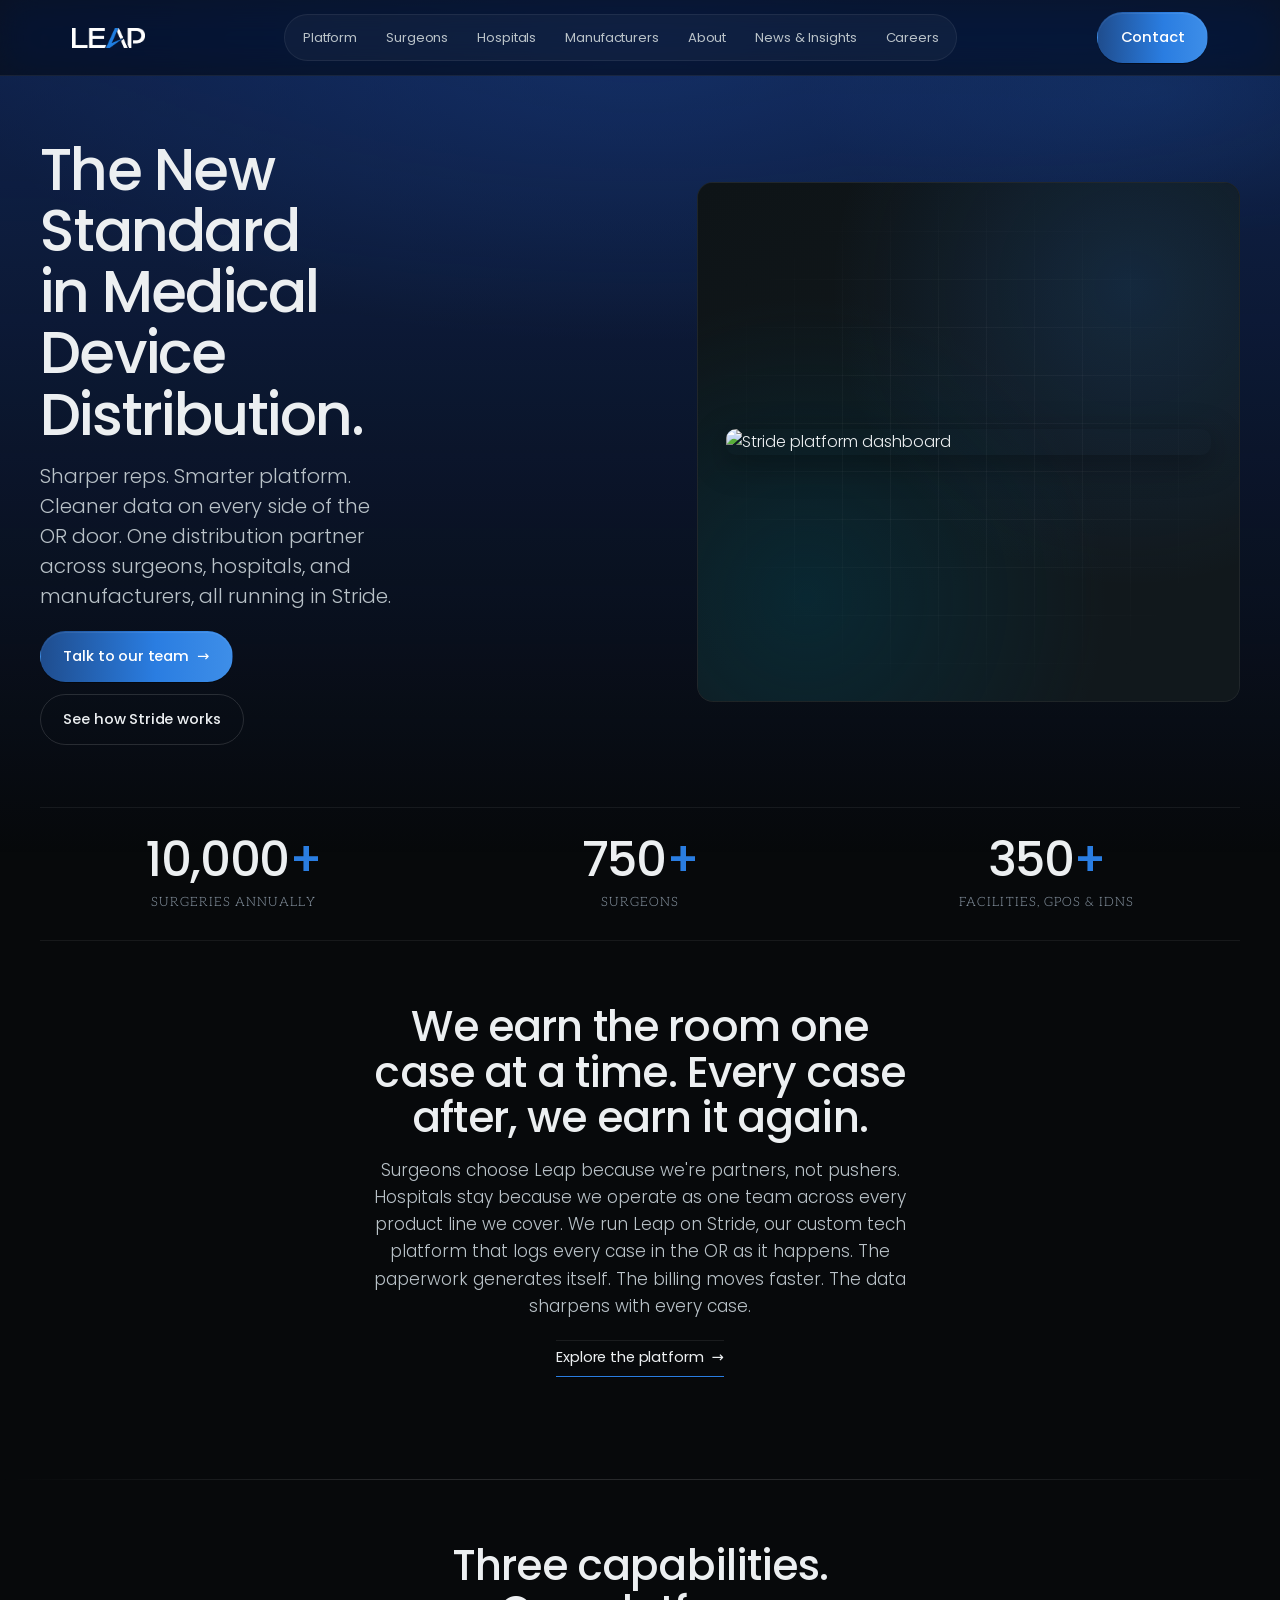
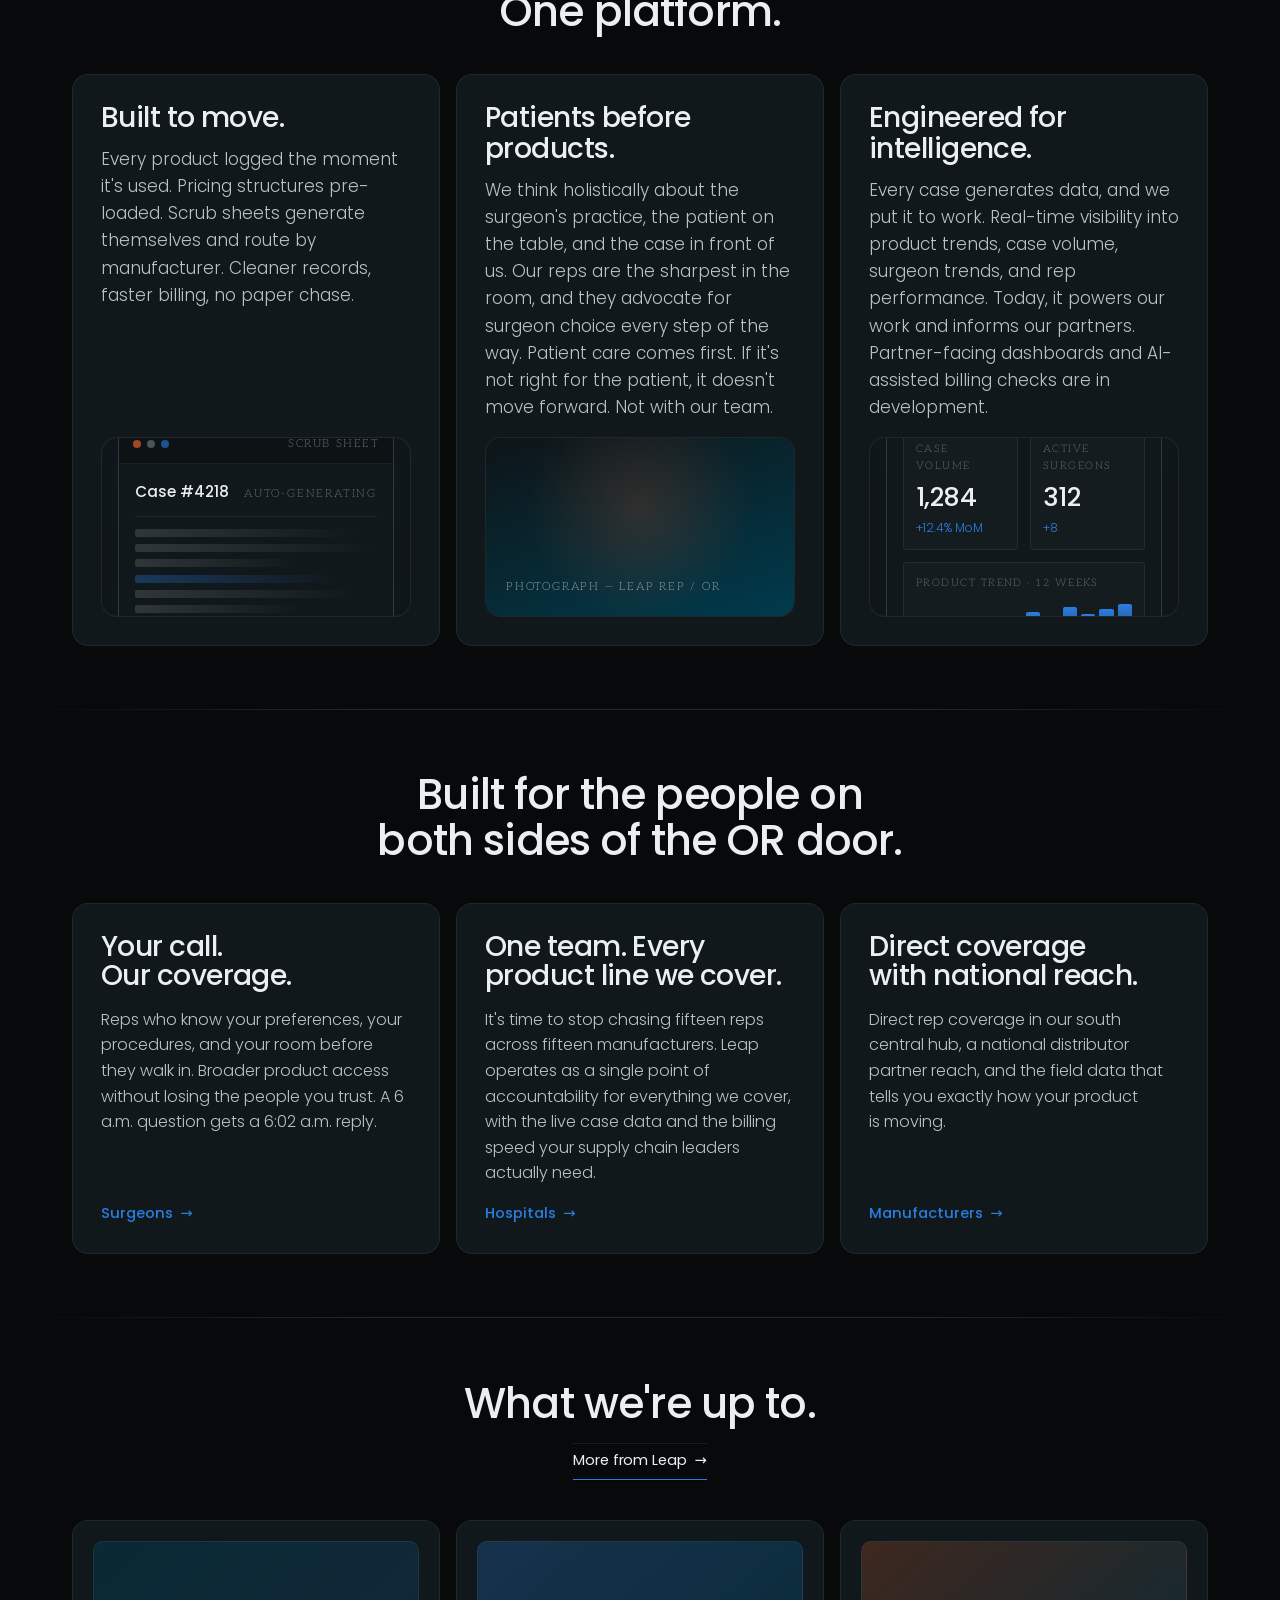
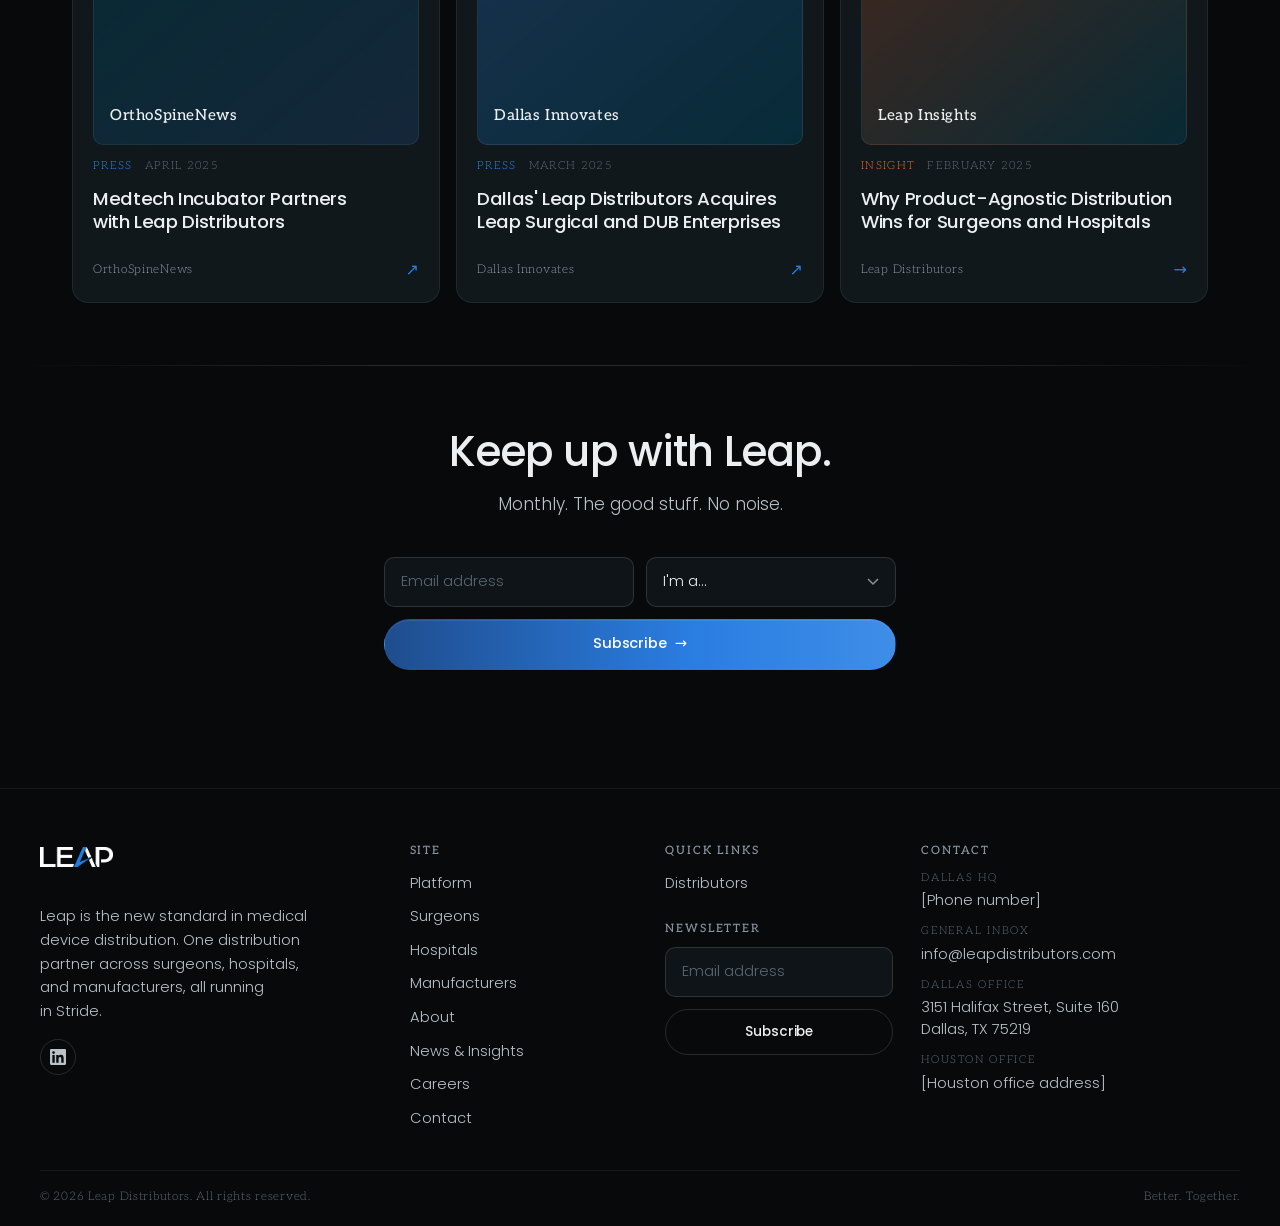
==== commit 85a9ab7e: "commit" ====
--- a/assets/Website content/index.html
+++ b/assets/Website content/index.html
@@ -76,58 +76,8 @@
           <div class="hero__visual reveal" aria-hidden="true">
             <div class="hero-stride">
               <div class="hero-stride__grid"></div>
-              <div class="hero-stride__inner">
-                <div class="ui-frame">
-                  <div class="ui-frame__bar">
-                    <span class="ui-frame__dot"></span>
-                    <span class="ui-frame__dot"></span>
-                    <span class="ui-frame__dot"></span>
-                    <span class="ui-frame__title">Stride · Case #4218</span>
-                  </div>
-                  <div class="ui-frame__body">
-                    <div class="stride-case">
-                      <div class="stride-case__head">
-                        <span class="stride-case__title">L4–L5 Posterior Fusion</span>
-                        <span class="stride-case__live">Live</span>
-                      </div>
-                      <dl class="stride-case__meta">
-                        <div><dt>Room</dt><dd>OR 6</dd></div>
-                        <div><dt>Started</dt><dd>07:42</dd></div>
-                        <div><dt>Rep</dt><dd>T.M.</dd></div>
-                      </dl>
-                      <div class="stride-case__rows">
-                        <div class="stride-row">
-                          <span class="stride-row__check stride-row__check--done"></span>
-                          <span class="stride-row__name">Pedicle screw 5.5 × 45mm</span>
-                          <span class="stride-row__mfr">Mfr A</span>
-                          <span class="stride-row__time">08:14</span>
-                        </div>
-                        <div class="stride-row">
-                          <span class="stride-row__check stride-row__check--done"></span>
-                          <span class="stride-row__name">Interbody cage 10mm</span>
-                          <span class="stride-row__mfr">Mfr B</span>
-                          <span class="stride-row__time">08:31</span>
-                        </div>
-                        <div class="stride-row">
-                          <span class="stride-row__check stride-row__check--done"></span>
-                          <span class="stride-row__name">Bone graft, 5cc</span>
-                          <span class="stride-row__mfr">Mfr A</span>
-                          <span class="stride-row__time">08:46</span>
-                        </div>
-                        <div class="stride-row">
-                          <span class="stride-row__check"></span>
-                          <span class="stride-row__name">Rod, titanium 80mm</span>
-                          <span class="stride-row__mfr">Mfr A</span>
-                          <span class="stride-row__time">—</span>
-                        </div>
-                      </div>
-                      <div class="stride-case__footer">
-                        <span class="stride-case__status">Scrub sheet generating</span>
-                        <span class="stride-case__count">3 / 4 logged</span>
-                      </div>
-                    </div>
-                  </div>
-                </div>
+              <div class="hero-stride__inner" style="width:100%; transform:none; border-radius: var(--r-md); overflow:hidden; box-shadow: 0 8px 32px rgba(0,0,0,0.35);">
+                <img src="assets/images/platform screenshots/business_central_dashboard_anonymized_clean_v2.png" alt="Stride platform dashboard" style="width:100%; display:block; object-fit:cover; object-position:top left;">
               </div>
             </div>
           </div>
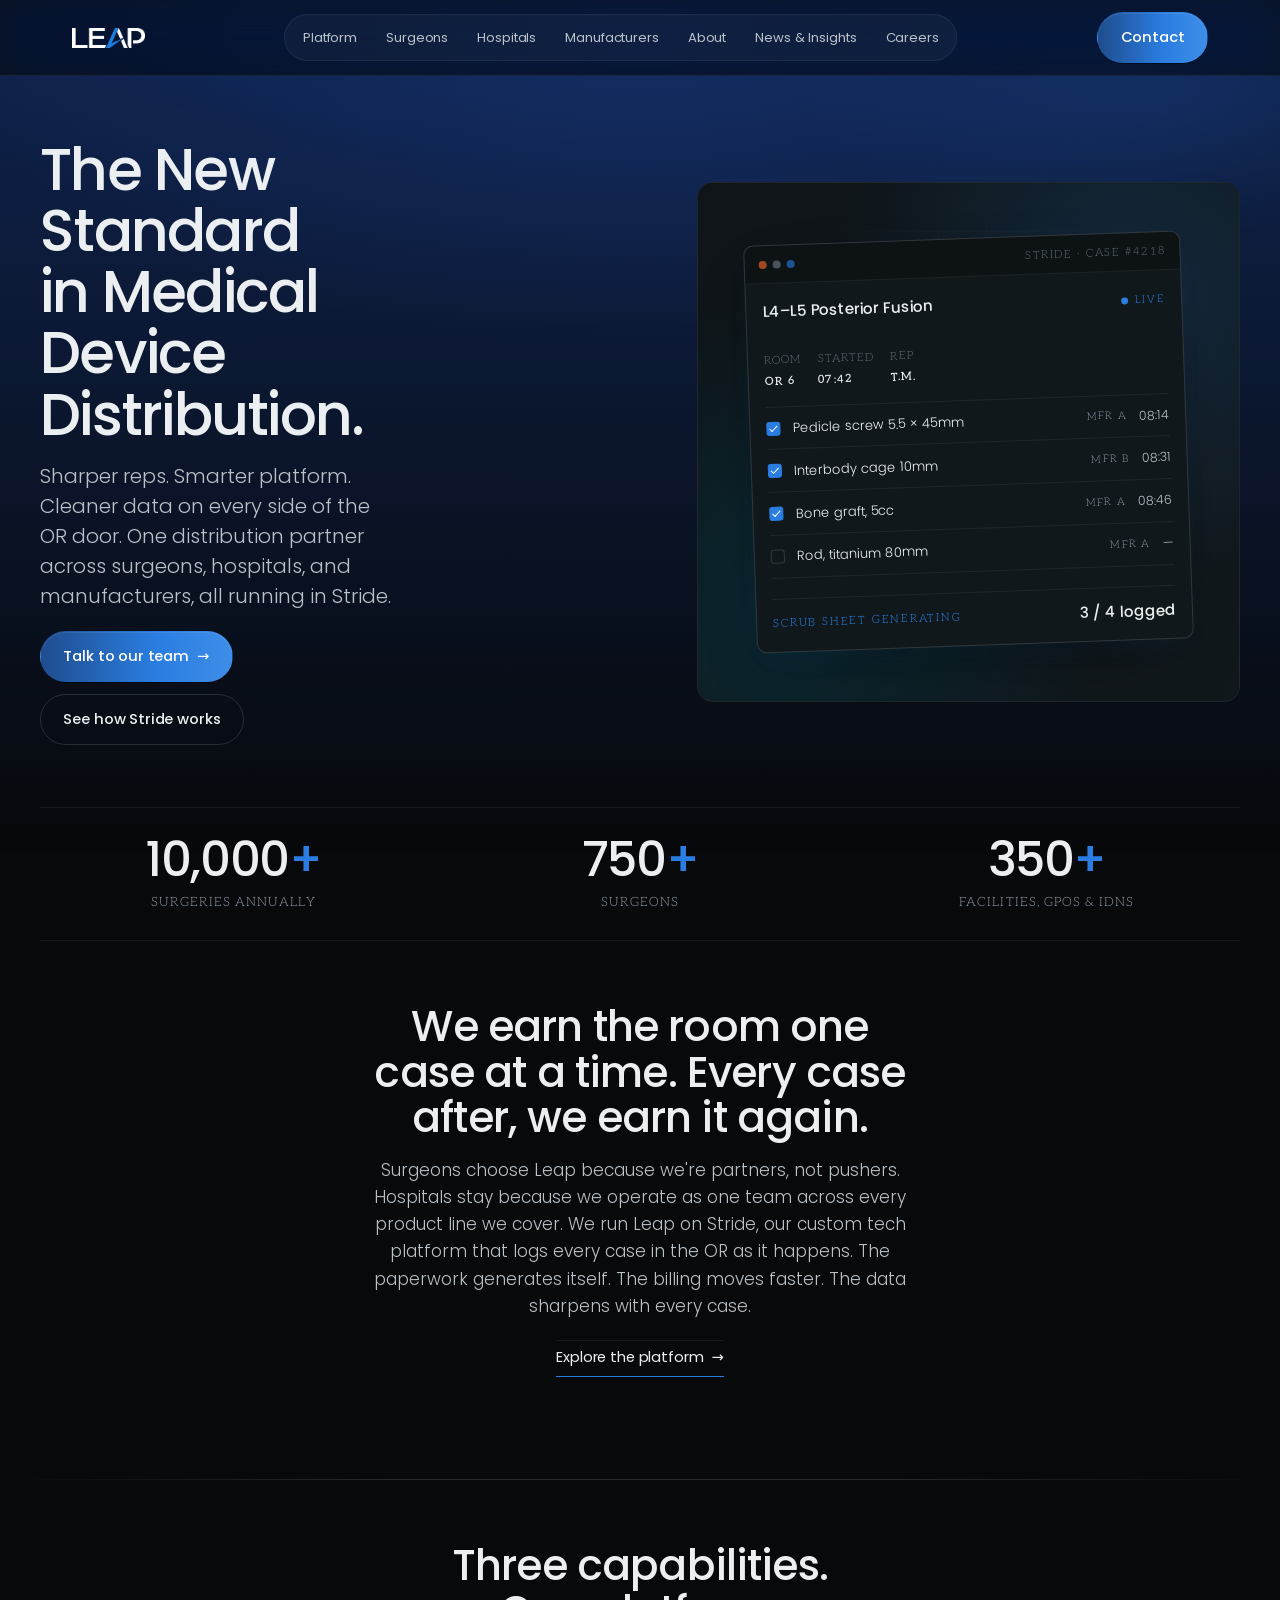
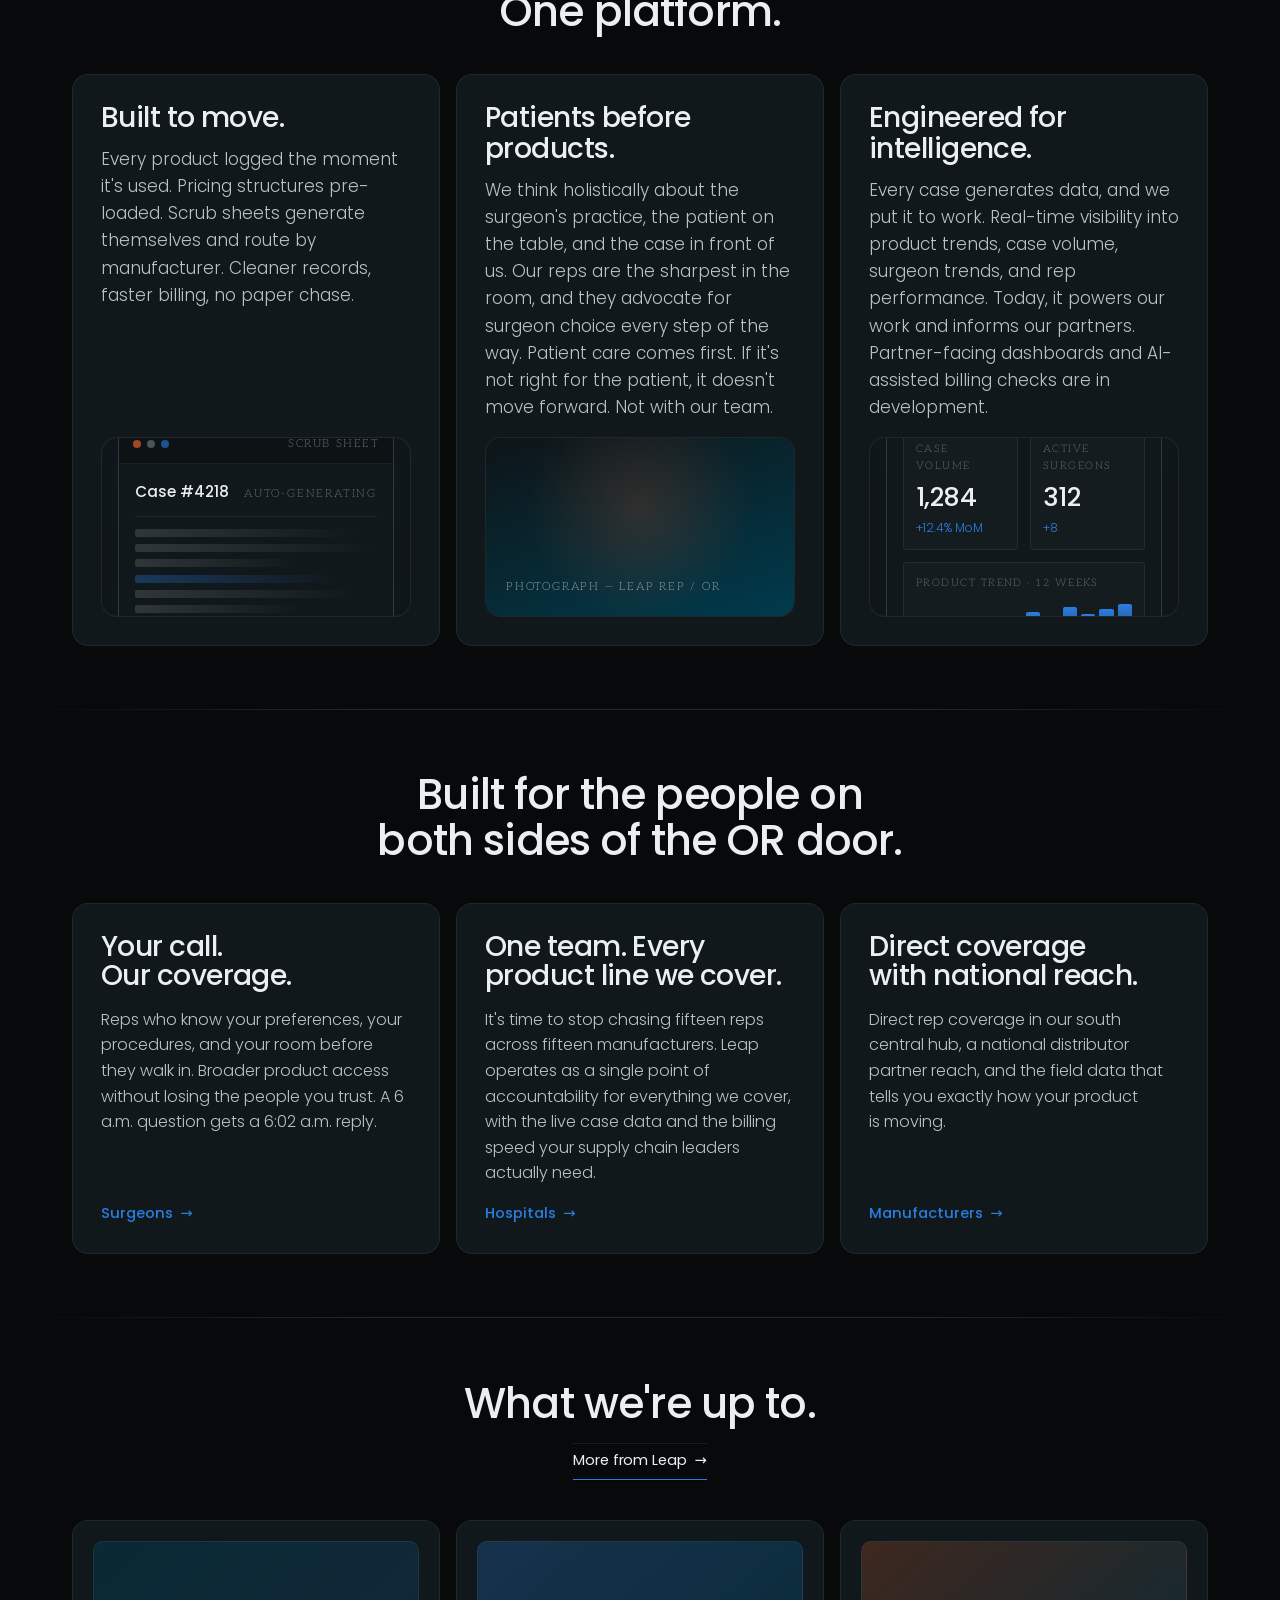
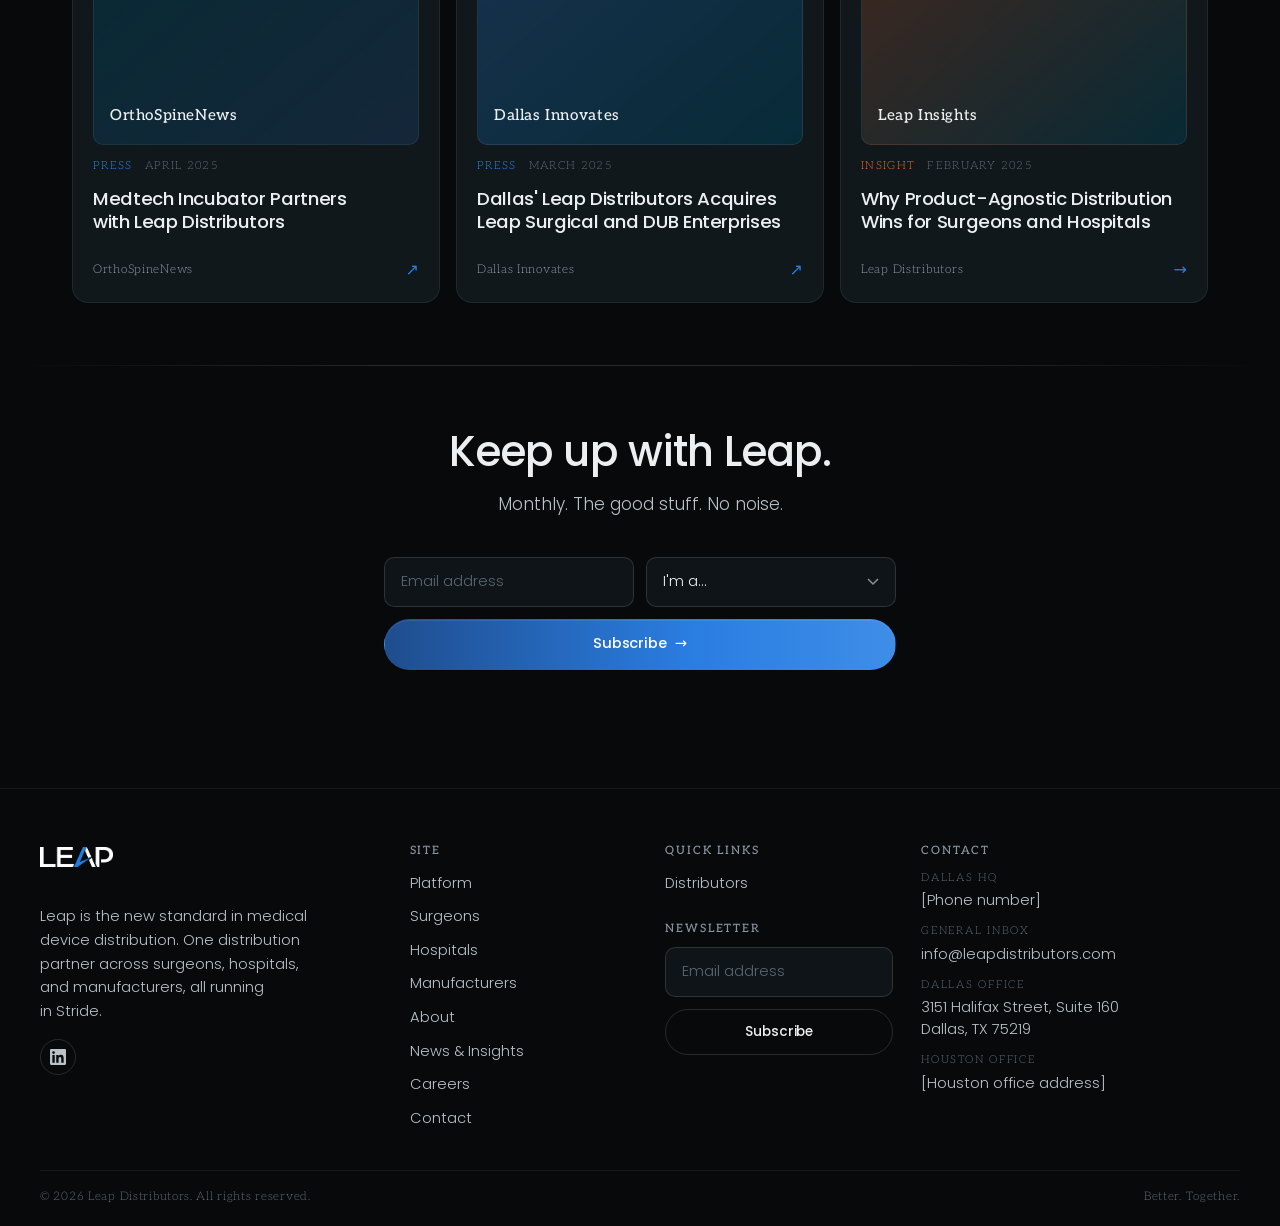
==== commit 367d91d3: "commit" ====
--- a/assets/Website content/index.html
+++ b/assets/Website content/index.html
@@ -76,8 +76,58 @@
           <div class="hero__visual reveal" aria-hidden="true">
             <div class="hero-stride">
               <div class="hero-stride__grid"></div>
-              <div class="hero-stride__inner" style="width:100%; transform:none; border-radius: var(--r-md); overflow:hidden; box-shadow: 0 8px 32px rgba(0,0,0,0.35);">
-                <img src="assets/images/platform screenshots/business_central_dashboard_anonymized_clean_v2.png" alt="Stride platform dashboard" style="width:100%; display:block; object-fit:cover; object-position:top left;">
+              <div class="hero-stride__inner">
+                <div class="ui-frame">
+                  <div class="ui-frame__bar">
+                    <span class="ui-frame__dot"></span>
+                    <span class="ui-frame__dot"></span>
+                    <span class="ui-frame__dot"></span>
+                    <span class="ui-frame__title">Stride · Case #4218</span>
+                  </div>
+                  <div class="ui-frame__body">
+                    <div class="stride-case">
+                      <div class="stride-case__head">
+                        <span class="stride-case__title">L4–L5 Posterior Fusion</span>
+                        <span class="stride-case__live">Live</span>
+                      </div>
+                      <dl class="stride-case__meta">
+                        <div><dt>Room</dt><dd>OR 6</dd></div>
+                        <div><dt>Started</dt><dd>07:42</dd></div>
+                        <div><dt>Rep</dt><dd>T.M.</dd></div>
+                      </dl>
+                      <div class="stride-case__rows">
+                        <div class="stride-row">
+                          <span class="stride-row__check stride-row__check--done"></span>
+                          <span class="stride-row__name">Pedicle screw 5.5 × 45mm</span>
+                          <span class="stride-row__mfr">Mfr A</span>
+                          <span class="stride-row__time">08:14</span>
+                        </div>
+                        <div class="stride-row">
+                          <span class="stride-row__check stride-row__check--done"></span>
+                          <span class="stride-row__name">Interbody cage 10mm</span>
+                          <span class="stride-row__mfr">Mfr B</span>
+                          <span class="stride-row__time">08:31</span>
+                        </div>
+                        <div class="stride-row">
+                          <span class="stride-row__check stride-row__check--done"></span>
+                          <span class="stride-row__name">Bone graft, 5cc</span>
+                          <span class="stride-row__mfr">Mfr A</span>
+                          <span class="stride-row__time">08:46</span>
+                        </div>
+                        <div class="stride-row">
+                          <span class="stride-row__check"></span>
+                          <span class="stride-row__name">Rod, titanium 80mm</span>
+                          <span class="stride-row__mfr">Mfr A</span>
+                          <span class="stride-row__time">—</span>
+                        </div>
+                      </div>
+                      <div class="stride-case__footer">
+                        <span class="stride-case__status">Scrub sheet generating</span>
+                        <span class="stride-case__count">3 / 4 logged</span>
+                      </div>
+                    </div>
+                  </div>
+                </div>
               </div>
             </div>
           </div>
